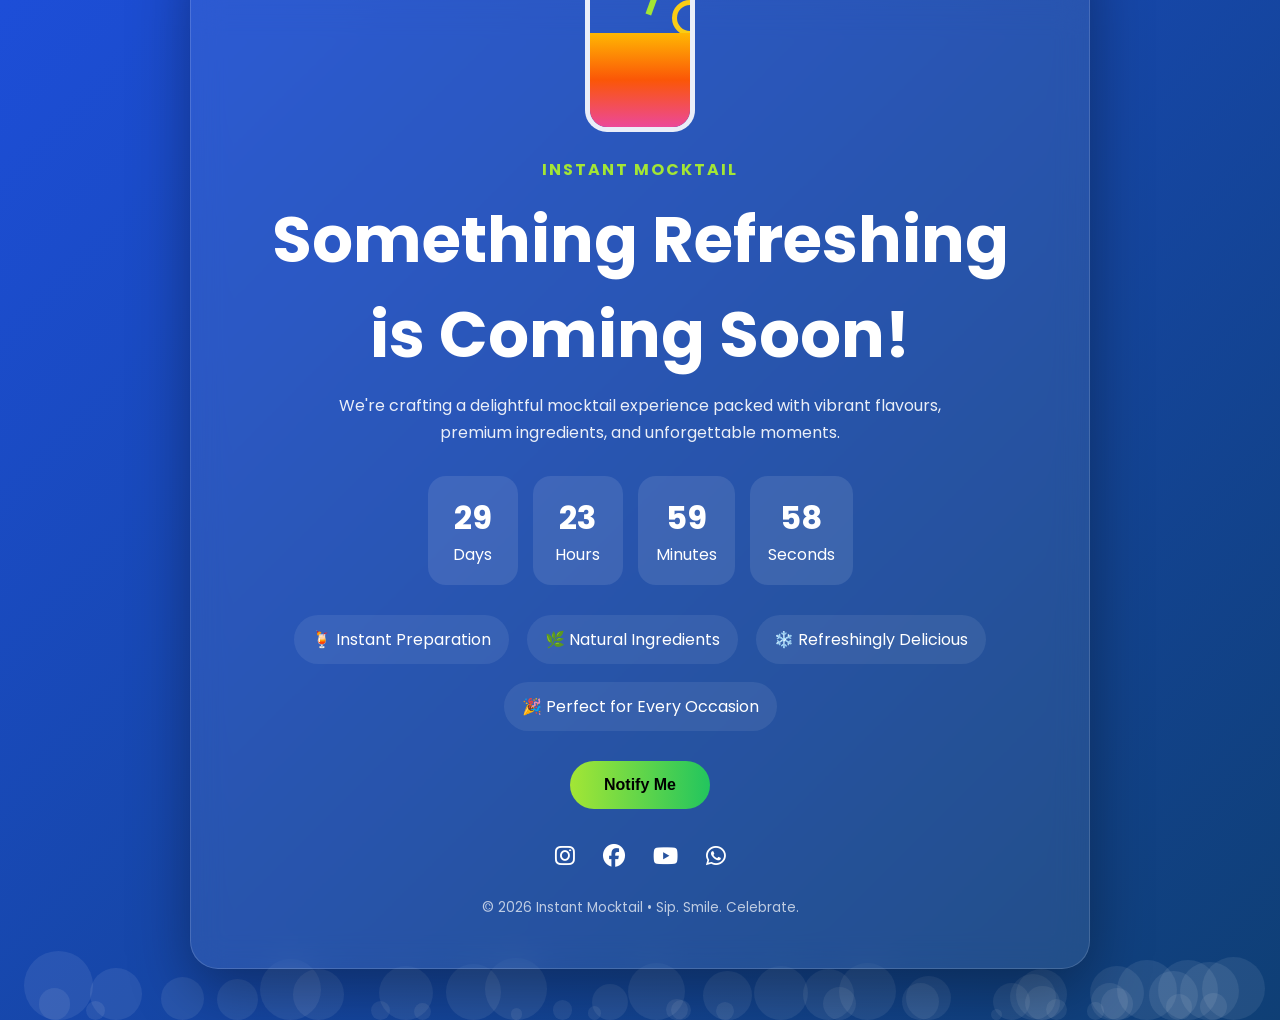
==== index.html @ 82c32dbb "Create index.html" ====
<!DOCTYPE html>
<html lang="en">
<head>
<meta charset="UTF-8">
<meta name="viewport" content="width=device-width, initial-scale=1.0">
<title>Instant Mocktail | Coming Soon</title>
<link rel="preconnect" href="https://fonts.googleapis.com">
<link rel="preconnect" href="https://fonts.gstatic.com" crossorigin>
<link href="https://fonts.googleapis.com/css2?family=Poppins:wght@300;400;600;700&display=swap" rel="stylesheet">
<link rel="stylesheet" href="https://cdnjs.cloudflare.com/ajax/libs/font-awesome/6.6.0/css/all.min.css">
<style>
*{margin:0;padding:0;box-sizing:border-box}
body{
font-family:Poppins,sans-serif;overflow:hidden;color:#fff;
background:linear-gradient(-45deg,#0f172a,#1e293b,#0b3b5b,#1d4ed8);
background-size:400% 400%;animation:bg 15s ease infinite;
height:100vh;display:flex;justify-content:center;align-items:center;
}
@keyframes bg{0%{background-position:0 50%}50%{background-position:100% 50%}100%{background-position:0 50%}}
.bubble{position:absolute;bottom:-120px;border-radius:50%;
background:rgba(255,255,255,.08);animation:rise linear infinite}
@keyframes rise{to{transform:translateY(-120vh);opacity:0}}
.card{
position:relative;z-index:5;
width:min(900px,92%);
padding:50px;border-radius:28px;
background:rgba(255,255,255,.08);
backdrop-filter:blur(16px);
border:1px solid rgba(255,255,255,.15);
box-shadow:0 20px 60px rgba(0,0,0,.35);
text-align:center;
}
.glass{width:110px;height:150px;border:5px solid rgba(255,255,255,.9);
border-top:none;border-radius:0 0 22px 22px;margin:0 auto 25px;position:relative;overflow:hidden}
.liquid{position:absolute;bottom:0;width:100%;height:65%;
background:linear-gradient(180deg,#ffb703,#fb5607,#ec4899);
animation:wave 3s ease-in-out infinite}
@keyframes wave{50%{height:72%}}
.straw{position:absolute;width:6px;height:80px;background:#a3e635;right:25px;top:-45px;transform:rotate(20deg)}
.slice{position:absolute;width:36px;height:36px;border:5px solid #facc15;border-radius:50%;right:-18px;top:18px}
h1{font-size:clamp(2rem,5vw,4rem);margin:10px 0}
.brand{color:#a3e635;font-weight:700;letter-spacing:2px}
p{opacity:.9;max-width:650px;margin:0 auto 25px;line-height:1.7}
.timer{display:flex;justify-content:center;gap:15px;flex-wrap:wrap;margin:30px 0}
.box{background:rgba(255,255,255,.1);padding:18px;border-radius:18px;min-width:90px}
.box span{display:block;font-size:2rem;font-weight:700}
.features{display:flex;justify-content:center;gap:18px;flex-wrap:wrap;margin:30px 0}
.features div{background:rgba(255,255,255,.08);padding:12px 18px;border-radius:30px}
button{
background:linear-gradient(90deg,#a3e635,#22c55e);
border:none;padding:15px 34px;border-radius:40px;
font-size:1rem;font-weight:700;cursor:pointer;
transition:.3s}
button:hover{transform:translateY(-3px) scale(1.03)}
.social{margin-top:30px}
.social a{color:#fff;font-size:1.4rem;margin:0 12px;text-decoration:none}
footer{margin-top:25px;font-size:.85rem;opacity:.7}
@media(max-width:700px){.card{padding:28px}.box{min-width:70px}}
</style>
</head>
<body>

<div class="card">
<div class="glass">
<div class="straw"></div>
<div class="slice"></div>
<div class="liquid"></div>
</div>

<div class="brand">INSTANT MOCKTAIL</div>
<h1>Something Refreshing is Coming Soon!</h1>
<p>We're crafting a delightful mocktail experience packed with vibrant flavours, premium ingredients, and unforgettable moments.</p>

<div class="timer">
<div class="box"><span id="d">00</span>Days</div>
<div class="box"><span id="h">00</span>Hours</div>
<div class="box"><span id="m">00</span>Minutes</div>
<div class="box"><span id="s">00</span>Seconds</div>
</div>

<div class="features">
<div>🍹 Instant Preparation</div>
<div>🌿 Natural Ingredients</div>
<div>❄️ Refreshingly Delicious</div>
<div>🎉 Perfect for Every Occasion</div>
</div>

<button onclick="alert('Thank you! We will notify you soon.')">Notify Me</button>

<div class="social">
<a href="#"><i class="fab fa-instagram"></i></a>
<a href="#"><i class="fab fa-facebook"></i></a>
<a href="#"><i class="fab fa-youtube"></i></a>
<a href="#"><i class="fab fa-whatsapp"></i></a>
</div>

<footer>© 2026 Instant Mocktail • Sip. Smile. Celebrate.</footer>
</div>

<script>
for(let i=0;i<45;i++){
 let b=document.createElement('div');
 b.className='bubble';
 let s=Math.random()*60+10;
 b.style.width=s+'px';
 b.style.height=s+'px';
 b.style.left=Math.random()*100+'vw';
 b.style.animationDuration=(8+Math.random()*10)+'s';
 b.style.animationDelay=(-Math.random()*10)+'s';
 document.body.appendChild(b);
}
const target=new Date();
target.setDate(target.getDate()+30);
function tick(){
 let now=new Date(),diff=target-now;
 if(diff<0) diff=0;
 let d=Math.floor(diff/86400000);
 let h=Math.floor(diff/3600000)%24;
 let m=Math.floor(diff/60000)%60;
 let s=Math.floor(diff/1000)%60;
 document.getElementById('d').textContent=String(d).padStart(2,'0');
 document.getElementById('h').textContent=String(h).padStart(2,'0');
 document.getElementById('m').textContent=String(m).padStart(2,'0');
 document.getElementById('s').textContent=String(s).padStart(2,'0');
}
tick();setInterval(tick,1000);
</script>
</body>
</html>
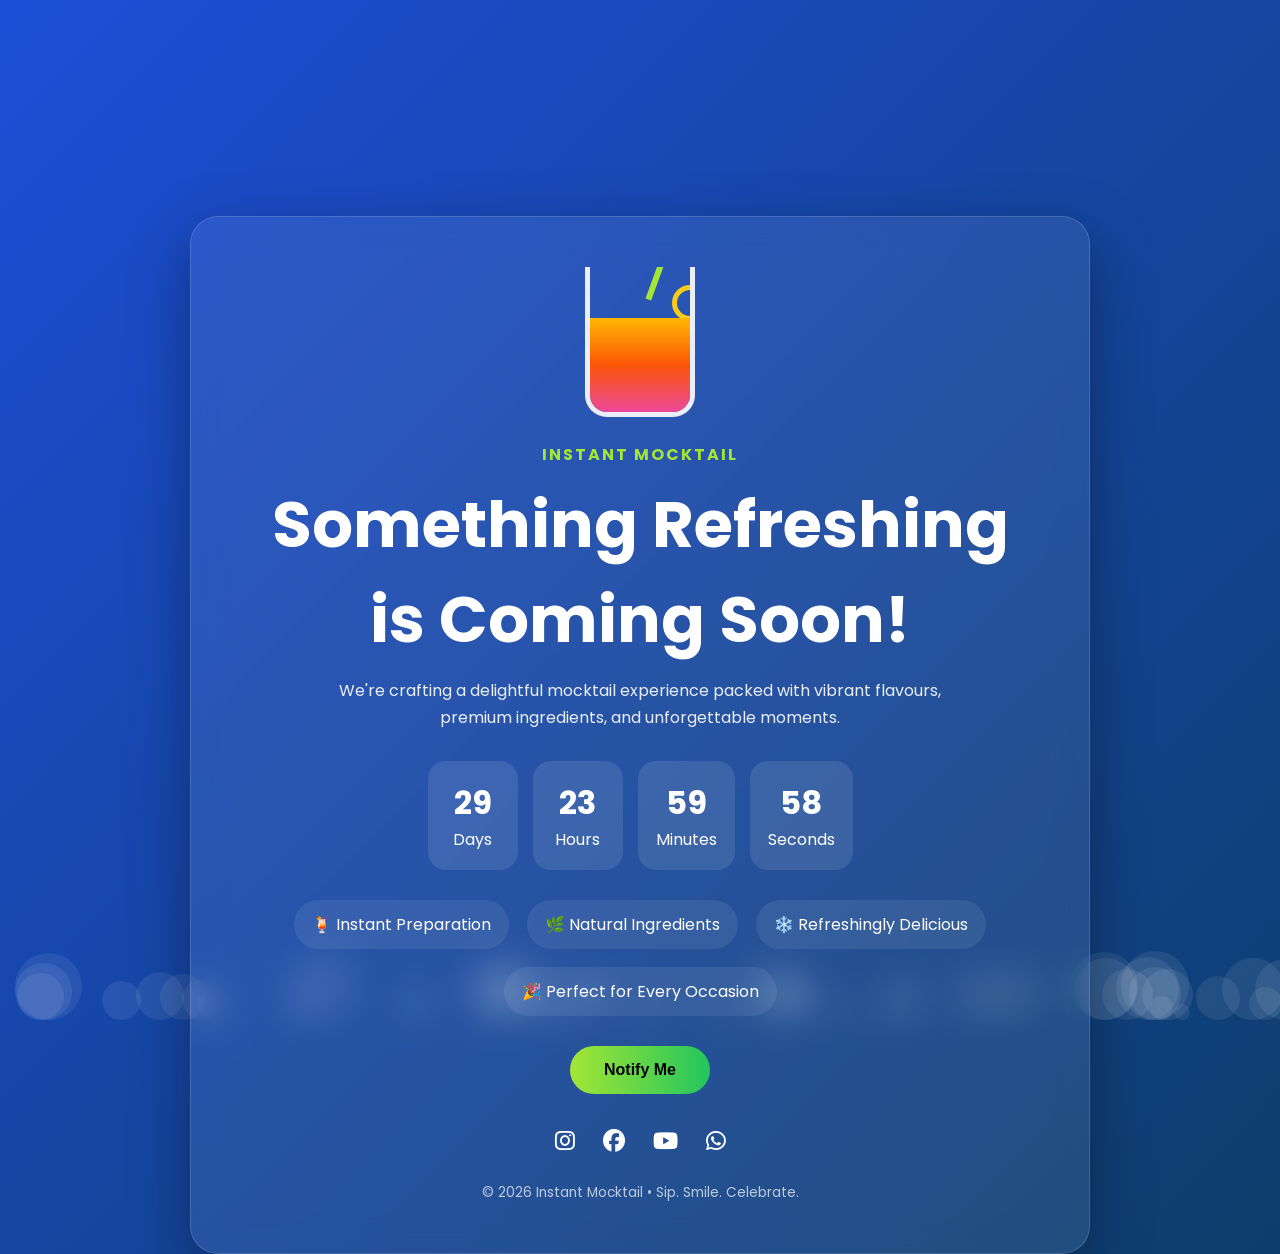
==== commit 7a04b624: "mobile responsive" ====
--- a/index.html
+++ b/index.html
@@ -11,7 +11,7 @@
 <style>
 *{margin:0;padding:0;box-sizing:border-box}
 body{
-font-family:Poppins,sans-serif;overflow:hidden;color:#fff;
+font-family:Poppins,sans-serif;overflow-x:hidden;overflow-y:scroll;color:#fff;
 background:linear-gradient(-45deg,#0f172a,#1e293b,#0b3b5b,#1d4ed8);
 background-size:400% 400%;animation:bg 15s ease infinite;
 height:100vh;display:flex;justify-content:center;align-items:center;
@@ -28,7 +28,7 @@
 backdrop-filter:blur(16px);
 border:1px solid rgba(255,255,255,.15);
 box-shadow:0 20px 60px rgba(0,0,0,.35);
-text-align:center;
+text-align:center;margin-top: 618px;margin-bottom: 48px;
 }
 .glass{width:110px;height:150px;border:5px solid rgba(255,255,255,.9);
 border-top:none;border-radius:0 0 22px 22px;margin:0 auto 25px;position:relative;overflow:hidden}
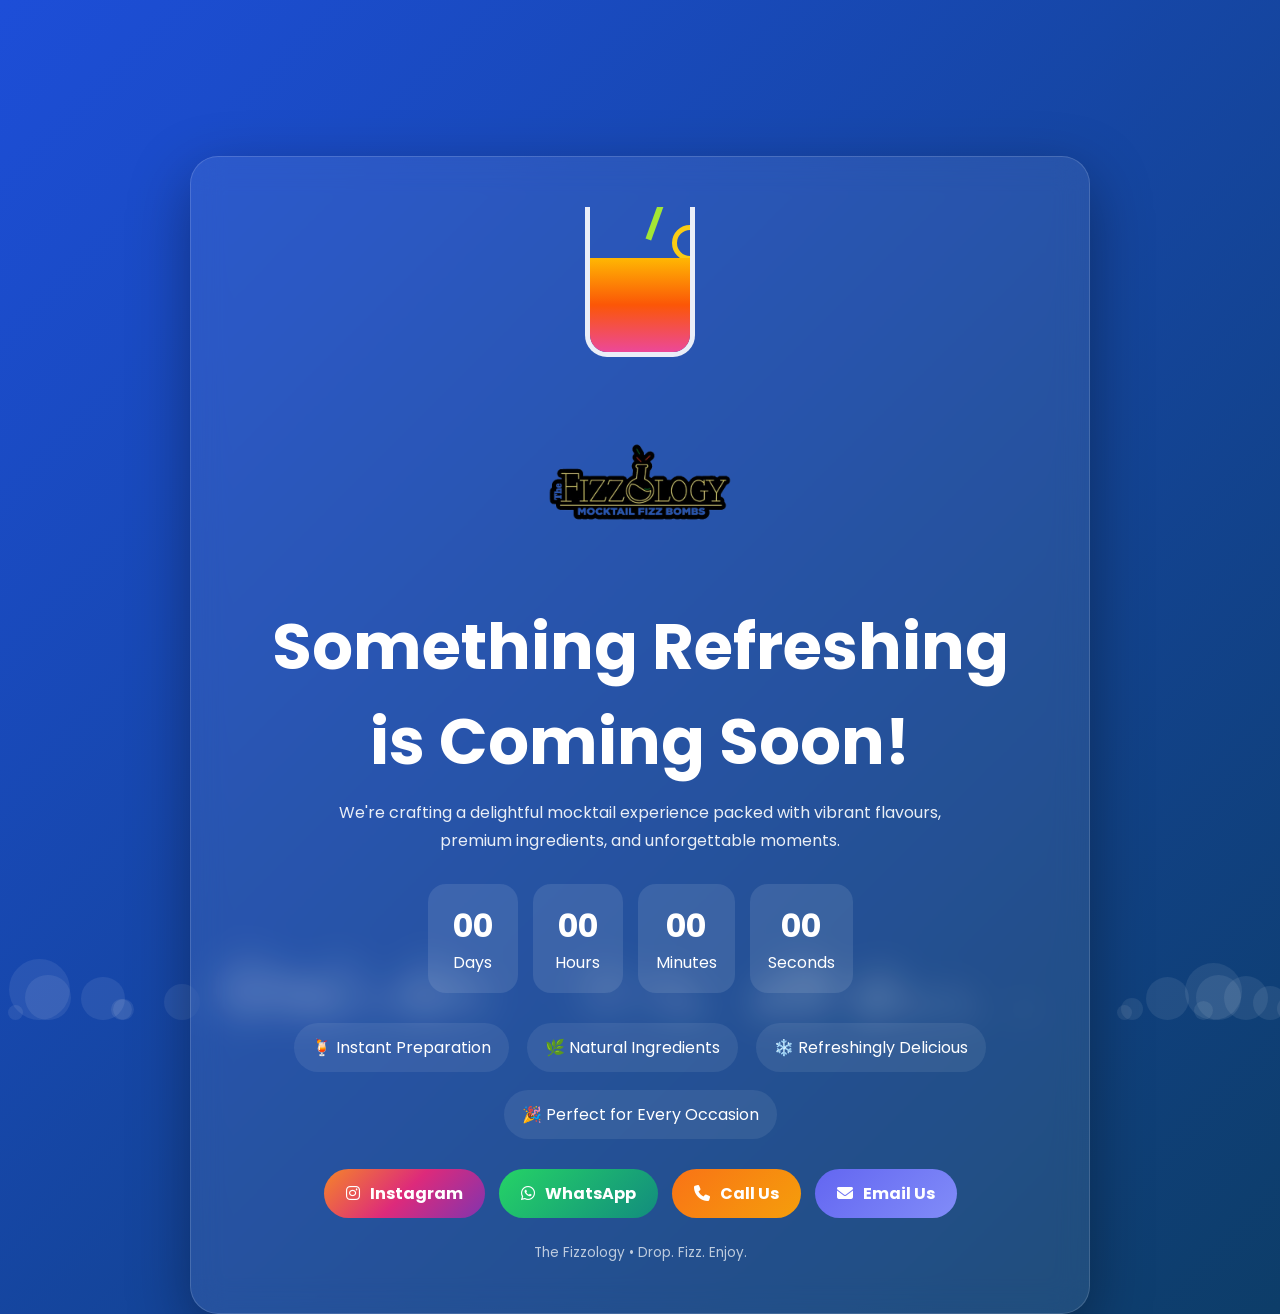
==== commit 2a4637b9: "Brand updated Brand updated" ====
--- a/index.html
+++ b/index.html
@@ -3,7 +3,7 @@
 <head>
 <meta charset="UTF-8">
 <meta name="viewport" content="width=device-width, initial-scale=1.0">
-<title>Instant Mocktail | Coming Soon</title>
+<title>The Fizzology | Coming Soon</title>
 <link rel="preconnect" href="https://fonts.googleapis.com">
 <link rel="preconnect" href="https://fonts.gstatic.com" crossorigin>
 <link href="https://fonts.googleapis.com/css2?family=Poppins:wght@300;400;600;700&display=swap" rel="stylesheet">
@@ -54,6 +54,13 @@
 button:hover{transform:translateY(-3px) scale(1.03)}
 .social{margin-top:30px}
 .social a{color:#fff;font-size:1.4rem;margin:0 12px;text-decoration:none}
+.social-buttons{margin-top:30px;display:flex;justify-content:center;flex-wrap:wrap;gap:14px}
+.social-btn{display:inline-flex;align-items:center;gap:10px;padding:12px 22px;border-radius:999px;border:1px solid rgba(255,255,255,.15);background:rgba(255,255,255,.05);color:#fff;text-decoration:none;font-weight:700;transition:.3s}
+.social-btn:hover{transform:translateY(-2px);background:rgba(255,255,255,.15)}
+.social-btn.instagram{background:linear-gradient(135deg,#f58529,#dd2a7b,#8134af);border:none}
+.social-btn.whatsapp{background:linear-gradient(135deg,#25d366,#128c7e);border:none}
+.social-btn.email{background:linear-gradient(135deg,#6366f1,#818cf8);border:none}
+.social-btn.call{background:linear-gradient(135deg,#f97316,#f59e0b);border:none}
 footer{margin-top:25px;font-size:.85rem;opacity:.7}
 @media(max-width:700px){.card{padding:28px}.box{min-width:70px}}
 </style>
@@ -67,7 +74,9 @@
 <div class="liquid"></div>
 </div>
 
-<div class="brand">INSTANT MOCKTAIL</div>
+<div class="brand">
+    <img src="./logo-transparent.png" alt="Fizzology Logo" style="width: 200px; height: auto;">
+</div>
 <h1>Something Refreshing is Coming Soon!</h1>
 <p>We're crafting a delightful mocktail experience packed with vibrant flavours, premium ingredients, and unforgettable moments.</p>
 
@@ -85,16 +94,22 @@
 <div>🎉 Perfect for Every Occasion</div>
 </div>
 
-<button onclick="alert('Thank you! We will notify you soon.')">Notify Me</button>
-
-<div class="social">
-<a href="#"><i class="fab fa-instagram"></i></a>
-<a href="#"><i class="fab fa-facebook"></i></a>
-<a href="#"><i class="fab fa-youtube"></i></a>
-<a href="#"><i class="fab fa-whatsapp"></i></a>
+<div class="social-buttons">
+  <a href="https://www.instagram.com/thefizzology" target="_blank" rel="noopener noreferrer" class="social-btn instagram">
+    <i class="fab fa-instagram"></i> Instagram
+  </a>
+  <a href="https://wa.me/917904508624?text=Hey%20fizzology%21%20I%20am%20crazy%20about%20you%21" target="_blank" rel="noopener noreferrer" class="social-btn whatsapp">
+    <i class="fab fa-whatsapp"></i> WhatsApp
+  </a>
+  <a href="tel:+917904508624" class="social-btn call">
+    <i class="fas fa-phone"></i> Call Us
+  </a>
+  <a href="mailto:support@thefizzology.com" class="social-btn email">
+    <i class="fas fa-envelope"></i> Email Us
+  </a>
 </div>
 
-<footer>© 2026 Instant Mocktail • Sip. Smile. Celebrate.</footer>
+<footer>The Fizzology • Drop. Fizz. Enjoy.</footer>
 </div>
 
 <script>
@@ -109,8 +124,8 @@
  b.style.animationDelay=(-Math.random()*10)+'s';
  document.body.appendChild(b);
 }
-const target=new Date();
-target.setDate(target.getDate()+30);
+const target=new Date("2026-08-15T00:00:00");
+target.setDate(target.getDate()+0);
 function tick(){
  let now=new Date(),diff=target-now;
  if(diff<0) diff=0;
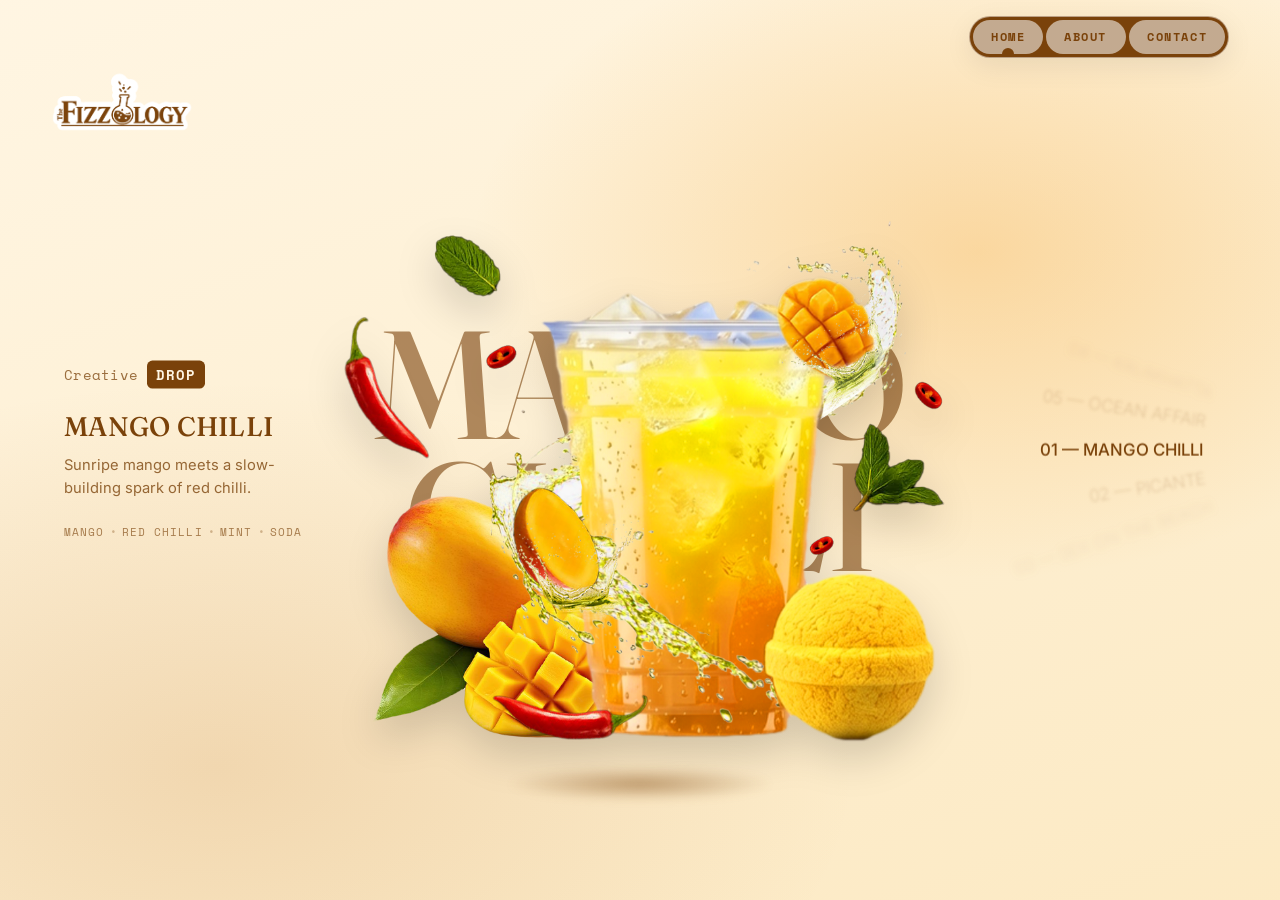
==== commit df2f63ac: "Base First Deployment Base First Deployment" ====
--- a/index.html
+++ b/index.html
@@ -1,144 +1,20 @@
-<!DOCTYPE html>
+<!doctype html>
 <html lang="en">
-<head>
-<meta charset="UTF-8">
-<meta name="viewport" content="width=device-width, initial-scale=1.0">
-<title>The Fizzology | Coming Soon</title>
-<link rel="preconnect" href="https://fonts.googleapis.com">
-<link rel="preconnect" href="https://fonts.gstatic.com" crossorigin>
-<link href="https://fonts.googleapis.com/css2?family=Poppins:wght@300;400;600;700&display=swap" rel="stylesheet">
-<link rel="stylesheet" href="https://cdnjs.cloudflare.com/ajax/libs/font-awesome/6.6.0/css/all.min.css">
-<style>
-*{margin:0;padding:0;box-sizing:border-box}
-body{
-font-family:Poppins,sans-serif;overflow-x:hidden;overflow-y:scroll;color:#fff;
-background:linear-gradient(-45deg,#0f172a,#1e293b,#0b3b5b,#1d4ed8);
-background-size:400% 400%;animation:bg 15s ease infinite;
-height:100vh;display:flex;justify-content:center;align-items:center;
-}
-@keyframes bg{0%{background-position:0 50%}50%{background-position:100% 50%}100%{background-position:0 50%}}
-.bubble{position:absolute;bottom:-120px;border-radius:50%;
-background:rgba(255,255,255,.08);animation:rise linear infinite}
-@keyframes rise{to{transform:translateY(-120vh);opacity:0}}
-.card{
-position:relative;z-index:5;
-width:min(900px,92%);
-padding:50px;border-radius:28px;
-background:rgba(255,255,255,.08);
-backdrop-filter:blur(16px);
-border:1px solid rgba(255,255,255,.15);
-box-shadow:0 20px 60px rgba(0,0,0,.35);
-text-align:center;margin-top: 618px;margin-bottom: 48px;
-}
-.glass{width:110px;height:150px;border:5px solid rgba(255,255,255,.9);
-border-top:none;border-radius:0 0 22px 22px;margin:0 auto 25px;position:relative;overflow:hidden}
-.liquid{position:absolute;bottom:0;width:100%;height:65%;
-background:linear-gradient(180deg,#ffb703,#fb5607,#ec4899);
-animation:wave 3s ease-in-out infinite}
-@keyframes wave{50%{height:72%}}
-.straw{position:absolute;width:6px;height:80px;background:#a3e635;right:25px;top:-45px;transform:rotate(20deg)}
-.slice{position:absolute;width:36px;height:36px;border:5px solid #facc15;border-radius:50%;right:-18px;top:18px}
-h1{font-size:clamp(2rem,5vw,4rem);margin:10px 0}
-.brand{color:#a3e635;font-weight:700;letter-spacing:2px}
-p{opacity:.9;max-width:650px;margin:0 auto 25px;line-height:1.7}
-.timer{display:flex;justify-content:center;gap:15px;flex-wrap:wrap;margin:30px 0}
-.box{background:rgba(255,255,255,.1);padding:18px;border-radius:18px;min-width:90px}
-.box span{display:block;font-size:2rem;font-weight:700}
-.features{display:flex;justify-content:center;gap:18px;flex-wrap:wrap;margin:30px 0}
-.features div{background:rgba(255,255,255,.08);padding:12px 18px;border-radius:30px}
-button{
-background:linear-gradient(90deg,#a3e635,#22c55e);
-border:none;padding:15px 34px;border-radius:40px;
-font-size:1rem;font-weight:700;cursor:pointer;
-transition:.3s}
-button:hover{transform:translateY(-3px) scale(1.03)}
-.social{margin-top:30px}
-.social a{color:#fff;font-size:1.4rem;margin:0 12px;text-decoration:none}
-.social-buttons{margin-top:30px;display:flex;justify-content:center;flex-wrap:wrap;gap:14px}
-.social-btn{display:inline-flex;align-items:center;gap:10px;padding:12px 22px;border-radius:999px;border:1px solid rgba(255,255,255,.15);background:rgba(255,255,255,.05);color:#fff;text-decoration:none;font-weight:700;transition:.3s}
-.social-btn:hover{transform:translateY(-2px);background:rgba(255,255,255,.15)}
-.social-btn.instagram{background:linear-gradient(135deg,#f58529,#dd2a7b,#8134af);border:none}
-.social-btn.whatsapp{background:linear-gradient(135deg,#25d366,#128c7e);border:none}
-.social-btn.email{background:linear-gradient(135deg,#6366f1,#818cf8);border:none}
-.social-btn.call{background:linear-gradient(135deg,#f97316,#f59e0b);border:none}
-footer{margin-top:25px;font-size:.85rem;opacity:.7}
-@media(max-width:700px){.card{padding:28px}.box{min-width:70px}}
-</style>
-</head>
-<body>
-
-<div class="card">
-<div class="glass">
-<div class="straw"></div>
-<div class="slice"></div>
-<div class="liquid"></div>
-</div>
-
-<div class="brand">
-    <img src="./logo-transparent.png" alt="Fizzology Logo" style="width: 200px; height: auto;">
-</div>
-<h1>Something Refreshing is Coming Soon!</h1>
-<p>We're crafting a delightful mocktail experience packed with vibrant flavours, premium ingredients, and unforgettable moments.</p>
-
-<div class="timer">
-<div class="box"><span id="d">00</span>Days</div>
-<div class="box"><span id="h">00</span>Hours</div>
-<div class="box"><span id="m">00</span>Minutes</div>
-<div class="box"><span id="s">00</span>Seconds</div>
-</div>
-
-<div class="features">
-<div>🍹 Instant Preparation</div>
-<div>🌿 Natural Ingredients</div>
-<div>❄️ Refreshingly Delicious</div>
-<div>🎉 Perfect for Every Occasion</div>
-</div>
-
-<div class="social-buttons">
-  <a href="https://www.instagram.com/thefizzology" target="_blank" rel="noopener noreferrer" class="social-btn instagram">
-    <i class="fab fa-instagram"></i> Instagram
-  </a>
-  <a href="https://wa.me/917904508624?text=Hey%20fizzology%21%20I%20am%20crazy%20about%20you%21" target="_blank" rel="noopener noreferrer" class="social-btn whatsapp">
-    <i class="fab fa-whatsapp"></i> WhatsApp
-  </a>
-  <a href="tel:+917904508624" class="social-btn call">
-    <i class="fas fa-phone"></i> Call Us
-  </a>
-  <a href="mailto:support@thefizzology.com" class="social-btn email">
-    <i class="fas fa-envelope"></i> Email Us
-  </a>
-</div>
-
-<footer>The Fizzology • Drop. Fizz. Enjoy.</footer>
-</div>
-
-<script>
-for(let i=0;i<45;i++){
- let b=document.createElement('div');
- b.className='bubble';
- let s=Math.random()*60+10;
- b.style.width=s+'px';
- b.style.height=s+'px';
- b.style.left=Math.random()*100+'vw';
- b.style.animationDuration=(8+Math.random()*10)+'s';
- b.style.animationDelay=(-Math.random()*10)+'s';
- document.body.appendChild(b);
-}
-const target=new Date("2026-08-15T00:00:00");
-target.setDate(target.getDate()+0);
-function tick(){
- let now=new Date(),diff=target-now;
- if(diff<0) diff=0;
- let d=Math.floor(diff/86400000);
- let h=Math.floor(diff/3600000)%24;
- let m=Math.floor(diff/60000)%60;
- let s=Math.floor(diff/1000)%60;
- document.getElementById('d').textContent=String(d).padStart(2,'0');
- document.getElementById('h').textContent=String(h).padStart(2,'0');
- document.getElementById('m').textContent=String(m).padStart(2,'0');
- document.getElementById('s').textContent=String(s).padStart(2,'0');
-}
-tick();setInterval(tick,1000);
-</script>
-</body>
+  <head>
+    <meta charset="UTF-8" />
+    <meta name="viewport" content="width=device-width, initial-scale=1, viewport-fit=cover" />
+    <title>FIZZLOGY — The Collection</title>
+    <meta name="description" content="FIZZLOGY — an interactive product showcase of fizzy, fruit-forward drinks." />
+    <link rel="preconnect" href="https://fonts.googleapis.com" />
+    <link rel="preconnect" href="https://fonts.gstatic.com" crossorigin />
+    <link
+      href="https://fonts.googleapis.com/css2?family=Fraunces:opsz,wght@9..144,300;9..144,400;9..144,500;9..144,600&family=Inter:wght@400;500;600&family=Space+Mono:wght@400;700&display=swap"
+      rel="stylesheet"
+    />
+    <script type="module" crossorigin src="/assets/index-CoSAU_g7.js"></script>
+    <link rel="stylesheet" crossorigin href="/assets/index-BtU6LN2a.css">
+  </head>
+  <body>
+    <div id="root"></div>
+  </body>
 </html>
--- a/assets/index-BtU6LN2a.css
+++ b/assets/index-BtU6LN2a.css
@@ -0,0 +1 @@
+.text-rotate{display:flex;flex-wrap:wrap;white-space:pre-wrap;position:relative}.text-rotate-sr-only{position:absolute;width:1px;height:1px;padding:0;margin:-1px;overflow:hidden;clip:rect(0,0,0,0);white-space:nowrap;border:0}.text-rotate-word{display:inline-flex}.text-rotate-lines{display:flex;flex-direction:column;width:100%}.text-rotate-element{display:inline-block}.text-rotate-space{white-space:pre}.option-wheel{--ow-text-color: #a6a6a6;--ow-active-color: #ffffff;--ow-font-size: 3rem;--ow-inset: 80px;position:relative;width:100%;height:100%;overflow:hidden;cursor:grab;-webkit-user-select:none;user-select:none;touch-action:none;outline:none}.option-wheel--dragging{cursor:grabbing}.option-wheel__item{position:absolute;top:50%;left:var(--ow-inset);white-space:nowrap;font-size:var(--ow-font-size);line-height:1;font-weight:200;transform-origin:left center;cursor:pointer;will-change:transform,opacity,filter;color:color-mix(in srgb,var(--ow-active-color) calc(var(--ow-p, 0) * 100%),var(--ow-text-color))}.option-wheel--right .option-wheel__item{left:auto;right:var(--ow-inset);transform-origin:right center}.option-wheel__item--selected{font-weight:500}.fz-root{position:relative;width:100vw;height:100vh;height:100dvh;overflow:hidden;background:var(--tint-soft, #fff6e4);color:var(--accent-deep, #7a420a);transition:color .6s ease}.fz-ambient{position:absolute;top:0;right:0;bottom:0;left:0;z-index:0;overflow:hidden}.fz-ambient__base{position:absolute;top:-5%;right:-5%;bottom:-5%;left:-5%;will-change:opacity}.fz-ambient__glow{position:absolute;border-radius:50%;filter:blur(80px);will-change:transform}.fz-ambient__glow--a{width:46vw;height:46vw;top:-10%;right:-6%;background:color-mix(in srgb,var(--glow) 55%,transparent);opacity:.55}.fz-ambient__glow--b{width:34vw;height:34vw;bottom:-8%;left:-4%;background:color-mix(in srgb,var(--accent) 40%,transparent);opacity:.35}.fz-ambient__vignette{position:absolute;top:0;right:0;bottom:0;left:0;background:radial-gradient(120% 100% at 50% 50%,transparent 55%,color-mix(in srgb,var(--accent-deep) 16%,transparent) 100%);pointer-events:none}.fz-ambient__grain{position:absolute;top:0;right:0;bottom:0;left:0;width:100%;height:100%;opacity:.045;mix-blend-mode:overlay;pointer-events:none}.fz-stage{position:absolute;top:0;right:0;bottom:0;left:0;z-index:1;touch-action:none}.fz-typography{position:absolute;top:50%;left:50%;transform:translate(-50%,-50%);z-index:5;pointer-events:none;width:100%;padding:0 4vw}.fz-typography__inner{display:flex;flex-direction:column;align-items:center;text-align:center;width:100%}.fz-typography__line{font-family:var(--font-display);font-weight:500;font-size:clamp(3.4rem,12vw,10.5rem);line-height:.86;letter-spacing:-.01em;color:var(--accent-deep);opacity:.6;white-space:nowrap}.fz-productstage{position:absolute;top:0;right:0;bottom:0;left:0;z-index:20;display:flex;align-items:center;justify-content:center;pointer-events:none}.fz-productstage__float{animation:fz-float 5.5s ease-in-out infinite}@keyframes fz-float{0%,to{transform:translateY(0)}50%{transform:translateY(-14px)}}.fz-productstage__anim{will-change:transform,opacity}.fz-productstage__inner{will-change:transform}.fz-productstage__img{height:min(135vh,1750px);width:auto;object-fit:contain;filter:drop-shadow(0 18px 20px rgba(0,0,0,.16))}.fz-productstage__shadow{position:absolute;bottom:11%;left:50%;width:min(24vw,260px);height:34px;transform:translate(-50%);background:radial-gradient(ellipse,color-mix(in srgb,var(--accent-deep) 45%,transparent) 0%,transparent 72%);filter:blur(4px)}.fz-info{position:absolute;top:50%;left:clamp(1.5rem,5vw,4.5rem);right:auto;bottom:auto;margin:0;transform:translateY(-50%);z-index:30;width:min(300px,40vw);max-width:min(300px,40vw);box-sizing:border-box}.fz-info__name{font-family:var(--font-display);font-weight:500;font-size:clamp(1.5rem,2.1vw,2.15rem);letter-spacing:.01em;line-height:1.08;margin-bottom:.85rem;color:var(--accent-deep);pointer-events:none}.fz-info__tagline{font-size:.92rem;line-height:1.55;opacity:.78;max-width:250px;margin-bottom:1.5rem;pointer-events:none}.fz-info__ingredients{list-style:none;display:flex;flex-wrap:wrap;gap:.35em;font-family:var(--font-mono);font-size:.68rem;letter-spacing:.1em;text-transform:uppercase;opacity:.65;pointer-events:none}.fz-info__dot{margin-left:.5em;opacity:.5}.fz-rotating{display:flex;align-items:center;gap:.55em;margin-bottom:1.4rem;font-family:var(--font-mono);pointer-events:none;min-width:0;max-width:100%}.fz-rotating__static{font-size:.85rem;letter-spacing:.02em;color:var(--accent-deep);opacity:.75}.fz-rotating__pill{display:inline-flex;align-items:center;justify-content:center;padding:.3em .65em;border-radius:.4em;background:var(--accent-deep);color:var(--tint-soft);font-size:.85rem;font-weight:600;letter-spacing:.08em;overflow:hidden;transition:background .6s ease,color .6s ease}.fz-wheelwrap{position:absolute;right:clamp(.4rem,2.6vw,2.2rem);top:50%;transform:translateY(-50%);z-index:30;width:clamp(230px,27vw,320px);height:clamp(240px,44vh,360px)}@media (max-width: 860px){.fz-typography__line{font-size:clamp(2.6rem,15vw,4.6rem)}.fz-productstage__img{height:min(92vh,950px)}.fz-wheelwrap{width:clamp(160px,42vw,210px);height:clamp(220px,40vh,300px)}.fz-info{left:50%;right:auto;top:auto;bottom:clamp(2rem,6vh,3rem);transform:translate(-50%);text-align:center;max-width:88vw}.fz-rotating,.fz-info__ingredients{justify-content:center}.fz-info__tagline{max-width:88vw;margin-left:auto;margin-right:auto}}@media (max-width: 420px){.fz-info__tagline{display:none}}.fz-logo-wrap{position:relative;display:inline-block;width:clamp(230px,23vw,320px);height:clamp(100px,10vw,140px);flex-shrink:0}.fz-logo-white,.fz-logo-ink{position:absolute;top:0;right:0;bottom:0;left:0;-webkit-mask-size:contain;mask-size:contain;-webkit-mask-repeat:no-repeat;mask-repeat:no-repeat;-webkit-mask-position:left center;mask-position:left center}.fz-logo-white{background-color:#fff;-webkit-mask-image:var(--fz-logo-white-src);mask-image:var(--fz-logo-white-src);filter:drop-shadow(0 2px 10px rgba(0,0,0,.12))}.fz-logo-ink{background-color:var(--accent-deep);-webkit-mask-image:var(--fz-logo-ink-src);mask-image:var(--fz-logo-ink-src);transition:background-color .6s ease}.pill-nav-container{position:fixed;top:0;right:0;z-index:9999}@media (max-width: 768px){.pill-nav-container{width:100%;top:8px;left:0;right:auto}}.pill-nav{--nav-h: 42px;--logo: 36px;--pill-pad-x: 18px;--pill-gap: 3px;width:max-content;display:flex;align-items:center;box-sizing:border-box}@media (max-width: 768px){.pill-nav{width:100%;justify-content:space-between;padding:0 1rem;background:transparent}}.pill-nav-items{position:relative;display:flex;align-items:center;height:var(--nav-h);background:var(--base, #000);border-radius:9999px}.pill-logo{width:var(--nav-h);height:var(--nav-h);border-radius:50%;background:var(--base, #000);padding:8px;display:inline-flex;align-items:center;justify-content:center;overflow:hidden}.pill-logo img{width:100%;height:100%;object-fit:cover;display:block}.pill-list{list-style:none;display:flex;align-items:stretch;gap:var(--pill-gap);margin:0;padding:3px;height:100%}.pill-list>li{display:flex;height:100%}.pill{display:inline-flex;align-items:center;justify-content:center;height:100%;padding:0 var(--pill-pad-x);background:var(--pill-bg, #fff);color:var(--pill-text, var(--base, #000));text-decoration:none;border-radius:9999px;box-sizing:border-box;font-weight:600;font-size:16px;line-height:0;text-transform:uppercase;letter-spacing:.2px;white-space:nowrap;cursor:pointer;position:relative;overflow:hidden}.pill .hover-circle{position:absolute;left:50%;bottom:0;border-radius:50%;background:var(--base, #000);z-index:1;display:block;pointer-events:none;will-change:transform}.pill .label-stack{position:relative;display:inline-block;line-height:1;z-index:2}.pill .pill-label{position:relative;z-index:2;display:inline-block;line-height:1;will-change:transform}.pill .pill-label-hover{position:absolute;left:0;top:0;color:var(--hover-text, #fff);z-index:3;display:inline-block;will-change:transform,opacity}.pill.is-active:after{content:"";position:absolute;bottom:-6px;left:50%;transform:translate(-50%);width:12px;height:12px;background:var(--base, #000);border-radius:50px;z-index:4}.desktop-only{display:block}.mobile-only{display:none}@media (max-width: 768px){.desktop-only{display:none}.mobile-only{display:block}}.mobile-menu-button{width:var(--nav-h);height:var(--nav-h);border-radius:50%;background:var(--base, #000);border:none;display:none;flex-direction:column;align-items:center;justify-content:center;gap:4px;cursor:pointer;padding:0;position:relative}@media (max-width: 768px){.mobile-menu-button{display:flex}}.hamburger-line{width:16px;height:2px;background:var(--pill-bg, #fff);border-radius:1px;transition:all .01s ease;transform-origin:center}.mobile-menu-popover{position:absolute;top:3em;left:1rem;right:1rem;background:var(--base, #f0f0f0);border-radius:27px;box-shadow:0 8px 32px #0000001f;z-index:998;opacity:0;transform-origin:top center;visibility:hidden}.mobile-menu-list{list-style:none;margin:0;padding:3px;display:flex;flex-direction:column;gap:3px}.mobile-menu-popover .mobile-menu-link{display:block;padding:12px 16px;color:var(--pill-text, #fff);background-color:var(--pill-bg, #fff);text-decoration:none;font-size:16px;font-weight:500;border-radius:50px;transition:all .2s ease}.mobile-menu-popover .mobile-menu-link:hover{cursor:pointer;background-color:var(--base);color:var(--hover-text, #fff)}@media (max-width: 768px){.mobile-menu-popover{top:3.2em;left:auto;right:1rem;width:max-content;min-width:160px;max-width:200px;border-radius:20px}.mobile-menu-list{padding:4px;gap:4px}.mobile-menu-popover .mobile-menu-link{padding:10px 18px;font-size:14px;text-align:center}}@media (max-width: 768px){.pill-nav-container{width:auto}.pill-nav{--nav-h: 36px;--pill-pad-x: 12px;--pill-gap: 2px;width:max-content;justify-content:center;padding:0;background:transparent}.desktop-only{display:flex!important}.mobile-only{display:none!important}.pill{font-size:12px}.pill-logo{width:var(--nav-h);height:var(--nav-h)}}.fz-header{position:fixed;top:0;left:0;right:0;z-index:100;display:flex;align-items:center;padding:clamp(1.4rem,3vw,2.4rem) clamp(1.6rem,4vw,3.2rem);pointer-events:none}.fz-header>*{pointer-events:auto}.fz-pillnav-slot{position:fixed;top:clamp(.6rem,1.4vw,1rem);right:clamp(1.6rem,4vw,3.2rem);left:auto;transform:none;z-index:100}.fz-pillnav-slot .pill-nav-container{position:static;top:auto}.fz-pillnav-slot .pill-logo{display:none}.fz-pillnav-slot .pill-nav-items{backdrop-filter:blur(14px);-webkit-backdrop-filter:blur(14px);border:1px solid rgba(255,255,255,.5);box-shadow:0 8px 28px #00000014}.fz-pillnav-slot .pill{font-family:var(--font-mono);font-size:.72rem;letter-spacing:.14em}@media (max-width: 768px){.fz-pillnav-slot .pill-nav{width:auto;justify-content:flex-end}.fz-pillnav-slot .mobile-menu-button{background:var(--accent-deep)}.fz-pillnav-slot .mobile-menu-popover{position:fixed;top:3.6em;left:1rem;right:1rem}.fz-pillnav-slot .mobile-menu-popover .mobile-menu-link{font-family:var(--font-mono);letter-spacing:.1em;text-align:center}}@media (max-width: 768px){.fz-header{flex-direction:column;align-items:center;gap:.5rem;padding:clamp(1rem,4vw,1.6rem) 1rem 0}.fz-pillnav-slot{position:static;top:auto;right:auto;left:auto}.fz-pillnav-slot .pill-nav{justify-content:center}}.fz-about{position:fixed;top:0;right:0;bottom:0;left:0;overflow-y:auto;background:linear-gradient(160deg,var(--tint-soft) 0%,var(--tint) 100%);color:var(--accent-deep);-webkit-overflow-scrolling:touch}.fz-about__inner{max-width:860px;margin:0 auto;padding:calc(var(--fz-header-h, 9rem) + 1.5rem) clamp(1.6rem,5vw,2.5rem) 6rem}.fz-about__hero{margin-bottom:clamp(3.5rem,8vh,5rem)}.fz-about__eyebrow{display:inline-block;font-family:var(--font-mono);font-size:.72rem;letter-spacing:.22em;text-transform:uppercase;opacity:.6;margin-bottom:1rem}.fz-about__title{font-family:var(--font-display);font-weight:500;font-size:clamp(2.4rem,6vw,4.2rem);line-height:1.05;letter-spacing:-.01em;margin-bottom:1.6rem;max-width:14ch}.fz-about__lead{font-size:clamp(1.05rem,1.6vw,1.25rem);line-height:1.6;font-weight:500;max-width:56ch;margin-bottom:1.1rem}.fz-about__hero p{font-size:1rem;line-height:1.7;opacity:.82;max-width:58ch;margin-bottom:1.1rem}.fz-about__since{display:inline-block;margin-top:.75rem;font-family:var(--font-mono);font-size:.7rem;letter-spacing:.14em;padding:.4em .85em;border-radius:999px;border:1px solid color-mix(in srgb,var(--accent-deep) 30%,transparent);opacity:.75}.fz-about__section{margin-bottom:clamp(3.5rem,8vh,5rem)}.fz-about__heading{font-family:var(--font-display);font-weight:500;font-size:clamp(1.5rem,2.6vw,2.1rem);letter-spacing:-.01em;margin-bottom:2rem}.fz-about__grid{display:grid;grid-template-columns:repeat(2,1fr);gap:1.75rem 2rem}.fz-about__grid--values{grid-template-columns:repeat(3,1fr)}.fz-feature{padding-top:1rem;border-top:1px solid color-mix(in srgb,var(--accent-deep) 18%,transparent)}.fz-feature__num{display:block;font-family:var(--font-mono);font-size:.75rem;letter-spacing:.1em;opacity:.5;margin-bottom:.6rem}.fz-feature__title{font-family:var(--font-display);font-weight:500;font-size:1.15rem;margin-bottom:.5rem}.fz-feature__desc{font-size:.92rem;line-height:1.55;opacity:.78}.fz-about__pillars{display:grid;grid-template-columns:repeat(2,1fr);gap:2.5rem;margin-bottom:clamp(3.5rem,8vh,5rem)}.fz-pillar{padding:1.75rem;border-radius:18px;background:color-mix(in srgb,var(--tint-soft) 55%,white 45%);border:1px solid color-mix(in srgb,var(--accent-deep) 12%,transparent)}.fz-pillar__label{display:block;font-family:var(--font-mono);font-size:.72rem;letter-spacing:.16em;text-transform:uppercase;opacity:.55;margin-bottom:.8rem}.fz-pillar p{font-size:.98rem;line-height:1.65;opacity:.85}.fz-value__title{font-family:var(--font-display);font-weight:500;font-size:1.05rem;margin-bottom:.5rem}.fz-value__desc{font-size:.88rem;line-height:1.55;opacity:.75}@media (max-width: 720px){.fz-about__grid,.fz-about__grid--values,.fz-about__pillars{grid-template-columns:1fr}}.fz-contactpage{position:fixed;top:0;right:0;bottom:0;left:0;overflow-y:auto;background:linear-gradient(160deg,var(--tint-soft) 0%,var(--tint) 100%);color:var(--accent-deep);-webkit-overflow-scrolling:touch}.fz-contactpage__inner{max-width:1100px;margin:0 auto;padding:clamp(7rem,14vh,9rem) clamp(1.6rem,5vw,2.5rem) 6rem}.fz-contactpage__layout{display:grid;grid-template-columns:1.05fr 1fr;grid-template-areas:"video heading" "video list";column-gap:clamp(2.5rem,5vw,4.5rem);row-gap:2rem;align-items:start}.fz-contactpage__heading{grid-area:heading}.fz-contactpage__video{grid-area:video;align-self:center}.fz-contactpage__list{grid-area:list}.fz-contactpage__eyebrow{display:inline-block;font-family:var(--font-mono);font-size:.72rem;letter-spacing:.22em;text-transform:uppercase;opacity:.6;margin-bottom:1rem}.fz-contactpage__title{font-family:var(--font-display);font-weight:500;font-size:clamp(2.2rem,5vw,3.4rem);line-height:1.05;letter-spacing:-.01em;margin-bottom:1rem}.fz-contactpage__lead{font-size:clamp(1rem,1.4vw,1.1rem);line-height:1.6;opacity:.8;max-width:42ch}.fz-contactpage__video video{display:block;width:100%;height:auto;border-radius:22px;box-shadow:0 24px 60px #0000002e}.fz-contactpage__list{display:flex;flex-direction:column;gap:.85rem;margin-top:.5rem}.fz-contactcard{display:flex;align-items:center;gap:1rem;padding:1.1rem 1.2rem;border-radius:18px;background:color-mix(in srgb,var(--tint-soft) 55%,white 45%);border:1px solid color-mix(in srgb,var(--accent-deep) 12%,transparent);color:var(--accent-deep);transition:background .2s ease,transform .2s ease,border-color .2s ease}.fz-contactcard:hover{background:color-mix(in srgb,var(--accent-deep) 8%,transparent);border-color:color-mix(in srgb,var(--accent-deep) 24%,transparent);transform:translateY(-1px)}.fz-contactcard__icon{flex-shrink:0;width:44px;height:44px;border-radius:50%;display:flex;align-items:center;justify-content:center;background:color-mix(in srgb,var(--accent-deep) 10%,transparent);color:var(--accent-deep)}.fz-contactcard__text{display:flex;flex-direction:column;gap:.15rem}.fz-contactcard__label{font-family:var(--font-mono);font-size:.68rem;letter-spacing:.12em;text-transform:uppercase;opacity:.55}.fz-contactcard__value{font-family:var(--font-body);font-size:1rem;font-weight:500}@media (max-width: 768px){.fz-contactpage__layout{grid-template-columns:1fr;grid-template-areas:"heading" "video" "list";row-gap:1.75rem}.fz-contactpage__video{align-self:auto}.fz-contactpage__video video{aspect-ratio:4 / 5;object-fit:cover}.fz-contactpage__title{font-size:clamp(1.9rem,8vw,2.6rem)}.fz-contactcard{padding:1rem}}.fz-view{position:fixed;top:0;right:0;bottom:0;left:0;z-index:1;opacity:0;pointer-events:none;transition:opacity .5s ease}.fz-view.is-active{opacity:1;pointer-events:auto;z-index:2}*{margin:0;padding:0;box-sizing:border-box}:root{--font-display: "Fraunces", "Iowan Old Style", Georgia, serif;--font-body: "Inter", -apple-system, BlinkMacSystemFont, sans-serif;--font-mono: "Space Mono", "SFMono-Regular", monospace;color-scheme:light;--tint: #fce9c2;--tint-soft: #fff6e4;--accent: #b4620e;--accent-deep: #7a420a;--glow: #f4a93c}html,body{height:100%;overscroll-behavior:none}body{font-family:var(--font-body);-webkit-font-smoothing:antialiased;-moz-osx-font-smoothing:grayscale;background:#111}#root{height:100%;width:100%}button{font-family:inherit;border:none;background:none;cursor:pointer;-webkit-tap-highlight-color:transparent}a{color:inherit;text-decoration:none}img{display:block;max-width:100%}::selection{background:#00000026}@media (prefers-reduced-motion: reduce){*,*:before,*:after{animation-duration:.001ms!important;transition-duration:.001ms!important}}
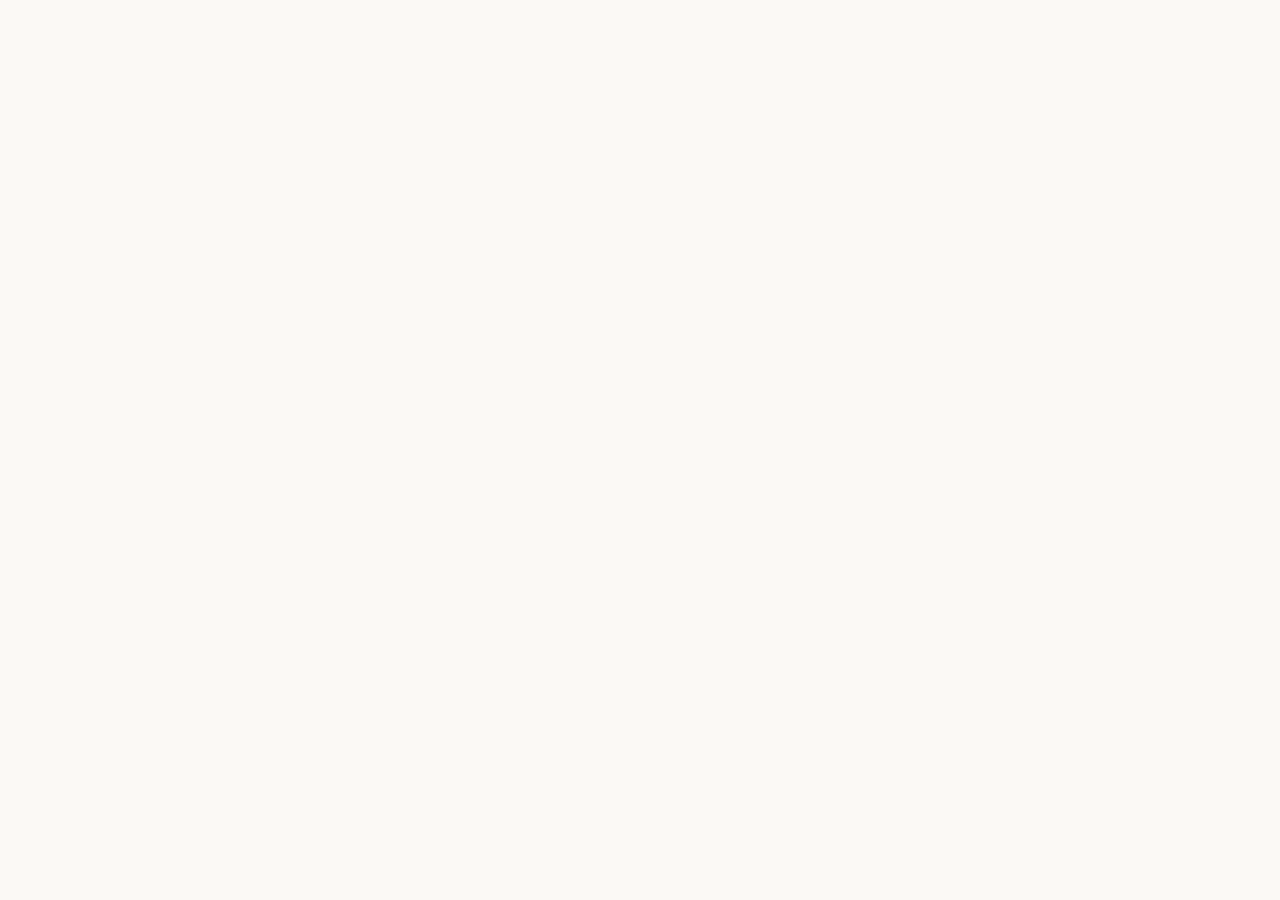
==== commit 5135d90d: "Contact bg changed Contact bg changed" ====
--- a/index.html
+++ b/index.html
@@ -2,17 +2,16 @@
 <html lang="en">
   <head>
     <meta charset="UTF-8" />
-    <meta name="viewport" content="width=device-width, initial-scale=1, viewport-fit=cover" />
-    <title>FIZZLOGY — The Collection</title>
-    <meta name="description" content="FIZZLOGY — an interactive product showcase of fizzy, fruit-forward drinks." />
-    <link rel="preconnect" href="https://fonts.googleapis.com" />
-    <link rel="preconnect" href="https://fonts.gstatic.com" crossorigin />
-    <link
-      href="https://fonts.googleapis.com/css2?family=Fraunces:opsz,wght@9..144,300;9..144,400;9..144,500;9..144,600&family=Inter:wght@400;500;600&family=Space+Mono:wght@400;700&display=swap"
-      rel="stylesheet"
-    />
-    <script type="module" crossorigin src="/assets/index-CoSAU_g7.js"></script>
-    <link rel="stylesheet" crossorigin href="/assets/index-BtU6LN2a.css">
+    <meta name="viewport" content="width=device-width, initial-scale=1.0, maximum-scale=1, viewport-fit=cover" />
+    <link rel="icon" type="image/png" href="/favicon.png" />
+    <link rel="icon" type="image/png" sizes="32x32" href="/favicon-32.png" />
+    <link rel="apple-touch-icon" href="/apple-touch-icon.png" />
+    <title>The Fizzology — Drop | Fizz | Enjoy</title>
+    <link rel="preconnect" href="https://fonts.googleapis.com">
+    <link rel="preconnect" href="https://fonts.gstatic.com" crossorigin>
+    <link href="https://fonts.googleapis.com/css2?family=Fraunces:ital,opsz,wght@0,9..144,300;0,9..144,400;0,9..144,500;0,9..144,600;0,9..144,700;1,9..144,400&family=Manrope:wght@400;500;600;700;800&display=swap" rel="stylesheet">
+    <script type="module" crossorigin src="/assets/index-D_9-dP2N.js"></script>
+    <link rel="stylesheet" crossorigin href="/assets/index-Dlg9W7Fq.css">
   </head>
   <body>
     <div id="root"></div>
--- a/assets/index-Dlg9W7Fq.css
+++ b/assets/index-Dlg9W7Fq.css
@@ -0,0 +1 @@
+.brand-logo{position:fixed;top:0;left:0;z-index:100;display:inline-flex;align-items:center;padding:var(--logo-pad-y) 1rem;text-decoration:none;transition:transform .3s ease,opacity .3s ease}.brand-logo__mark{height:var(--logo-h);width:auto;display:block;filter:none;transition:filter .3s ease,background-color .5s ease}.brand-logo__mark--masked{aspect-ratio:1254 / 1126;-webkit-mask-repeat:no-repeat;mask-repeat:no-repeat;-webkit-mask-position:center;mask-position:center;-webkit-mask-size:contain;mask-size:contain}.brand-logo--dark .brand-logo__mark:not(.brand-logo__mark--masked){filter:invert(1) brightness(1.15)}.brand-logo.is-hidden{transform:translateY(-120%);opacity:0}@media (max-width: 768px){.brand-logo{padding:var(--logo-pad-y-mobile) .85rem}.brand-logo__mark{height:var(--logo-h-mobile)}}.pill-nav-container{position:fixed;top:calc((var(--logo-h) + (var(--logo-pad-y) * 2) - var(--pill-h)) / 2);left:50%;transform:translate(-50%);z-index:99;transition:top .35s ease}@media (max-width: 768px){.pill-nav-container{top:calc((var(--logo-h-mobile) + (var(--logo-pad-y-mobile) * 2) - var(--pill-h)) / 2)}.pill-nav-container.pill-nav--sub{top:calc(var(--logo-h-mobile) + (var(--logo-pad-y-mobile) * 2) + .5rem)}}.pill-nav{--nav-h: 44px;--pill-pad-x: 20px;--pill-gap: 3px;width:max-content;display:flex;align-items:center;box-sizing:border-box}.pill-nav .pill-logo{display:none}.pill-nav-items{position:relative;display:flex;align-items:center;height:var(--nav-h);background:var(--base, #000);border-radius:9999px;box-shadow:0 6px 24px #140a1e1f}.pill-list{list-style:none;display:flex;align-items:stretch;gap:var(--pill-gap);margin:0;padding:4px;height:100%}.pill-list>li{display:flex;height:100%}.pill{display:inline-flex;align-items:center;justify-content:center;height:100%;padding:0 var(--pill-pad-x);background:var(--pill-bg, #fff);color:var(--pill-text, var(--base, #000));text-decoration:none;border-radius:9999px;box-sizing:border-box;font-family:Manrope,sans-serif;font-weight:700;font-size:13.5px;line-height:0;text-transform:uppercase;letter-spacing:.6px;white-space:nowrap;cursor:pointer;position:relative;overflow:hidden}.pill .hover-circle{position:absolute;left:50%;bottom:0;border-radius:50%;background:var(--base, #000);z-index:1;display:block;pointer-events:none;will-change:transform}.pill .label-stack{position:relative;display:inline-block;line-height:1;z-index:2}.pill .pill-label{position:relative;z-index:2;display:inline-block;line-height:1;will-change:transform}.pill .pill-label-hover{position:absolute;left:0;top:0;color:var(--hover-text, #fff);z-index:3;display:inline-block;will-change:transform,opacity}.pill.is-active:after{content:"";position:absolute;bottom:-6px;left:50%;transform:translate(-50%);width:5px;height:5px;background:var(--base, #000);border-radius:50px;z-index:4}.desktop-only{display:block}.mobile-only{display:none}@media (max-width: 768px){.desktop-only{display:none}.mobile-only{display:block}}.mobile-menu-button{width:var(--nav-h);height:var(--nav-h);border-radius:50%;background:var(--base, #000);border:none;display:none;flex-direction:column;align-items:center;justify-content:center;gap:4px;cursor:pointer;padding:0;position:relative;box-shadow:0 6px 24px #140a1e1f}@media (max-width: 768px){.mobile-menu-button{display:flex}}.hamburger-line{width:16px;height:2px;background:var(--pill-bg, #fff);border-radius:1px;transition:all .25s ease;transform-origin:center}.mobile-menu-popover{position:absolute;top:3.2em;left:50%;transform:translate(-50%);min-width:180px;background:var(--base, #f0f0f0);border-radius:24px;box-shadow:0 8px 32px #00000029;z-index:998;opacity:0;transform-origin:top center;visibility:hidden}.mobile-menu-list{list-style:none;margin:0;padding:4px;display:flex;flex-direction:column;gap:3px}.mobile-menu-popover .mobile-menu-link{display:block;padding:12px 20px;color:var(--pill-text, #fff);background-color:var(--pill-bg, #fff);text-decoration:none;font-family:Manrope,sans-serif;font-size:14px;font-weight:600;text-transform:uppercase;letter-spacing:.5px;text-align:center;border-radius:50px;transition:all .2s ease}.mobile-menu-popover .mobile-menu-link:hover{cursor:pointer;background-color:var(--base);color:var(--hover-text, #fff)}.pill-nav.force-open .pill-nav-items{display:flex!important}.pill-nav.force-open .mobile-menu-button{display:none!important}.nav-collapsed-toggle{position:fixed;top:calc((var(--logo-h) + (var(--logo-pad-y) * 2) - 40px) / 2);left:50%;transform:translate(-50%);z-index:99;width:40px;height:40px;border-radius:50%;border:none;background:#1b1220;display:flex;flex-direction:column;align-items:center;justify-content:center;gap:4px;cursor:pointer;box-shadow:0 6px 24px #140a1e29;transition:transform .2s ease}.nav-collapsed-toggle:hover{transform:translate(-50%) scale(1.06)}.nav-collapsed-toggle span{width:16px;height:2px;background:#fbf9f5;border-radius:1px}@media (max-width: 768px){.nav-collapsed-toggle{top:calc(var(--logo-h-mobile) + (var(--logo-pad-y-mobile) * 2) + .5rem)}}.text-rotate{display:flex;flex-wrap:wrap;white-space:pre-wrap;position:relative}.text-rotate-sr-only{position:absolute;width:1px;height:1px;padding:0;margin:-1px;overflow:hidden;clip:rect(0,0,0,0);white-space:nowrap;border:0}.text-rotate-word{display:inline-flex}.text-rotate-lines{display:flex;flex-direction:column;width:100%}.text-rotate-element{display:inline-block}.text-rotate-space{white-space:pre}.home{position:relative;min-height:100svh;width:100%;overflow:hidden;transition:background .6s ease}.home-slide{position:relative;min-height:100svh;width:100%;display:grid;grid-template-columns:1fr minmax(340px,620px) 1fr;align-items:center;padding:0 4vw}.home-slide__backname{grid-column:1 / -1;grid-row:1;justify-self:center;font-family:var(--font-display);font-weight:600;font-size:clamp(3.5rem,11vw,9.5rem);line-height:.92;text-align:center;text-transform:uppercase;letter-spacing:-.01em;margin:0;opacity:.55;pointer-events:none;-webkit-user-select:none;user-select:none}.home-slide__image{grid-column:2;grid-row:1;justify-self:center;width:min(56vw,560px);filter:drop-shadow(0 30px 40px rgba(0,0,0,.18));z-index:2}.home-slide__taste{grid-column:1;grid-row:1;justify-self:start;max-width:300px;z-index:3}.home-slide__eyebrow{display:block;font-family:var(--font-body);font-size:.72rem;font-weight:700;text-transform:uppercase;letter-spacing:.12em;opacity:.75;margin-bottom:.85rem}.home-slide__taste ul{list-style:none;margin:0;padding:0;display:flex;flex-direction:column;gap:.55rem;font-family:var(--font-display);font-size:1.15rem}.home-slide__taste em{font-style:italic;font-weight:400;opacity:.75;font-size:.85rem;font-family:var(--font-body)}.home-slide__profile{grid-column:3;grid-row:1;justify-self:end;text-align:right;max-width:280px;z-index:3;display:flex;flex-direction:column;align-items:flex-end}.home-slide__badge{display:inline-block;color:#fff;font-size:.62rem;font-weight:700;text-transform:uppercase;letter-spacing:.1em;padding:.3rem .7rem;border-radius:999px;margin-bottom:1rem}.home-slide__rotator{font-family:var(--font-display);font-style:italic;font-size:1.4rem;font-weight:500;margin-bottom:.9rem;min-height:1.6em}.home-slide__label{font-size:.68rem;font-weight:700;text-transform:uppercase;letter-spacing:.12em;opacity:.7}.home-slide__name{font-family:var(--font-display);font-size:1.6rem;font-weight:600;margin:.2rem 0 .5rem}.home-slide__ingredients{font-size:.72rem;font-weight:600;text-transform:uppercase;letter-spacing:.08em;opacity:.65}.home-dots{position:absolute;left:50%;bottom:2.4rem;transform:translate(-50%);display:flex;gap:.5rem;z-index:10}.home-dots__dot{width:8px;height:8px;border-radius:50%;border:none;background:#0000002e;cursor:pointer;padding:0;transition:transform .25s ease,width .25s ease,background .25s ease}.home-dots__dot.is-active{width:22px;border-radius:5px}@media (max-width: 900px){.home-slide{grid-template-columns:1fr;grid-template-rows:auto;padding:0 6vw;padding-top:8.5rem;padding-bottom:6.5rem}.home-slide__backname{grid-row:1;font-size:clamp(2.4rem,15vw,4rem);margin-bottom:-2.2rem}.home-slide__image{grid-column:1;grid-row:2;width:min(78vw,380px);margin:0 auto}.home-slide__taste{grid-column:1;grid-row:3;justify-self:start;max-width:62%;margin-top:1rem}.home-slide__taste ul{font-size:.9rem;gap:.35rem}.home-slide__profile{grid-column:1;grid-row:3;justify-self:end;text-align:right;max-width:34%;margin-top:1rem}.home-slide__rotator{font-size:1rem;margin-bottom:.5rem}.home-slide__name{font-size:1.1rem;margin:.15rem 0 .35rem}.home-slide__ingredients{font-size:.6rem}.home-dots{bottom:1.2rem}}.about{background:var(--paper);color:var(--ink)}.about-hero{padding:15rem 8vw 5rem;max-width:760px}.about-hero__eyebrow{display:block;font-size:.75rem;font-weight:700;text-transform:uppercase;letter-spacing:.14em;color:var(--ink-soft);margin-bottom:1rem}.about-hero__title{font-family:var(--font-display);font-weight:600;font-size:clamp(2.2rem,5.5vw,3.6rem);line-height:1.08;margin:0 0 1.6rem}.about-hero__lead{font-size:1.05rem;line-height:1.65;color:var(--ink-soft);margin:0 0 1.1rem;max-width:60ch}.about-hero__est{display:inline-block;margin-top:1.5rem;font-family:var(--font-display);font-style:italic;font-size:.95rem;border-top:1px solid var(--line);padding-top:1rem}.about-diff{padding:4rem 8vw 5rem;background:#f3efe6}.about-diff h2,.about-vm h2,.about-values h2{font-family:var(--font-display);font-weight:600;font-size:clamp(1.6rem,3.4vw,2.3rem);margin:0 0 2.4rem;max-width:20ch}.about-diff__grid{display:grid;grid-template-columns:repeat(3,1fr);gap:2.2rem 2rem}.about-diff__card{border-top:1px solid var(--line);padding-top:1.2rem}.about-diff__num{font-family:var(--font-display);font-style:italic;font-size:.85rem;color:var(--ink-soft)}.about-diff__card h3{font-family:var(--font-display);font-weight:600;font-size:1.1rem;margin:.5rem 0}.about-diff__card p{font-size:.92rem;line-height:1.55;color:var(--ink-soft);margin:0}.about-vm{padding:5rem 8vw;display:grid;grid-template-columns:1fr 1fr;gap:3rem}.about-vm__block p{font-size:1rem;line-height:1.65;color:var(--ink-soft);max-width:46ch}.about-values{padding:1rem 8vw 6rem}.about-values__grid{display:grid;grid-template-columns:repeat(3,1fr);gap:1.6rem}.about-values__card{background:#f3efe6;border-radius:18px;padding:1.6rem 1.5rem}.about-values__card h3{font-family:var(--font-display);font-weight:600;font-size:1.05rem;margin:0 0 .5rem}.about-values__card p{font-size:.9rem;line-height:1.55;color:var(--ink-soft);margin:0}@media (max-width: 768px){.about-hero{padding:11rem 6vw 3rem}.about-diff,.about-vm,.about-values{padding-left:6vw;padding-right:6vw}.about-diff__grid,.about-values__grid{grid-template-columns:1fr;gap:1.6rem}.about-vm{grid-template-columns:1fr;gap:2rem;padding-top:3rem;padding-bottom:3rem}}.contact{background:var(--paper);color:var(--ink)}.contact-hero{position:relative;height:62svh;min-height:420px;width:100%;overflow:hidden;display:flex;align-items:flex-end}.contact-hero__video{position:absolute;top:0;right:0;bottom:0;left:0;width:100%;height:100%;object-fit:cover}.contact-hero__scrim{position:absolute;top:0;right:0;bottom:0;left:0;background:linear-gradient(180deg,#0a060e26,#0a060ebf)}.contact-hero__copy{position:relative;z-index:2;color:#fff;padding:3rem 8vw;max-width:640px}.contact-hero__eyebrow{display:block;font-size:.75rem;font-weight:700;text-transform:uppercase;letter-spacing:.14em;opacity:.85;margin-bottom:.9rem}.contact-hero__copy h1{font-family:var(--font-display);font-weight:600;font-size:clamp(2.1rem,5vw,3.2rem);margin:0 0 .9rem;line-height:1.06}.contact-hero__copy p{font-size:1rem;line-height:1.55;opacity:.9;max-width:46ch;margin:0}.contact-body{display:grid;grid-template-columns:.85fr 1.15fr;gap:4rem;padding:5rem 8vw 6rem;align-items:stretch}.contact-details{display:flex;flex-direction:column;gap:2.2rem;justify-content:center}.contact-row{display:flex;flex-direction:column;gap:.55rem;border-bottom:1px solid var(--line);padding-bottom:1.4rem}.contact-row__label{font-size:.7rem;font-weight:700;text-transform:uppercase;letter-spacing:.12em;color:var(--ink-soft)}.contact-row__link{display:inline-flex;align-items:center;gap:.65rem;font-family:var(--font-display);font-size:1.25rem;text-decoration:none;color:var(--ink);width:fit-content;transition:opacity .2s ease}.contact-row__link:hover{opacity:.65}.contact-row__text{display:inline-flex;align-items:center;gap:.65rem;font-family:var(--font-display);font-size:1.2rem;margin:0}.contact-row__icons{display:flex;align-items:center;gap:.75rem}.contact-icon-btn{display:inline-flex;align-items:center;justify-content:center;width:42px;height:42px;border-radius:50%;background:var(--ink);color:var(--paper);transition:transform .2s ease,opacity .2s ease}.contact-icon-btn:hover{transform:translateY(-2px)}.contact-row__number{font-family:var(--font-display);font-size:1.05rem;color:var(--ink-soft);margin-left:.3rem}.contact-map{position:relative;display:flex;flex-direction:column;align-items:center;justify-content:center;gap:.9rem;border-radius:22px;overflow:hidden;min-height:340px;background:#e3e7dc;text-decoration:none;color:var(--ink);transition:transform .25s ease}.contact-map:hover{transform:translateY(-3px)}.contact-map__grid{position:absolute;top:0;right:0;bottom:0;left:0;background-image:linear-gradient(rgba(27,18,32,.08) 1px,transparent 1px),linear-gradient(90deg,rgba(27,18,32,.08) 1px,transparent 1px);background-size:34px 34px}.contact-map__pin{position:relative;z-index:2;width:56px;height:56px;border-radius:50%;background:var(--ink);color:var(--paper);display:flex;align-items:center;justify-content:center;box-shadow:0 10px 26px #140a1e38}.contact-map__cta{position:relative;z-index:2;font-size:.78rem;font-weight:700;text-transform:uppercase;letter-spacing:.1em;background:var(--paper);padding:.55rem 1.1rem;border-radius:999px}@media (max-width: 768px){.contact-hero{height:46svh;min-height:320px}.contact-hero__copy{padding:2rem 6vw}.contact-body{grid-template-columns:1fr;gap:2.6rem;padding:3.5rem 6vw 4rem}.contact-map{min-height:220px}}:root{--ink: #1B1220;--ink-soft: #4A3B52;--paper: #FBF9F5;--line: rgba(27, 18, 32, .12);--font-display: "Fraunces", serif;--font-body: "Manrope", sans-serif;--logo-h: 140px;--logo-pad-y: .85rem;--logo-h-mobile: 96px;--logo-pad-y-mobile: .7rem;--pill-h: 44px;--theme-bg: #F6F5F0;--theme-deep: #C9C2B4;--theme-ink: #3a3630;--theme-accent: #8a8272}*{box-sizing:border-box}html{scroll-behavior:smooth}body{margin:0;font-family:var(--font-body);color:var(--ink);background:var(--paper);overflow-x:hidden;-webkit-font-smoothing:antialiased}@media (prefers-reduced-motion: reduce){*,*:before,*:after{animation-duration:.001ms!important;animation-iteration-count:1!important;transition-duration:.001ms!important;scroll-behavior:auto!important}}a{color:inherit}button{font-family:inherit}img{max-width:100%;display:block}::selection{background:var(--ink);color:var(--paper)}
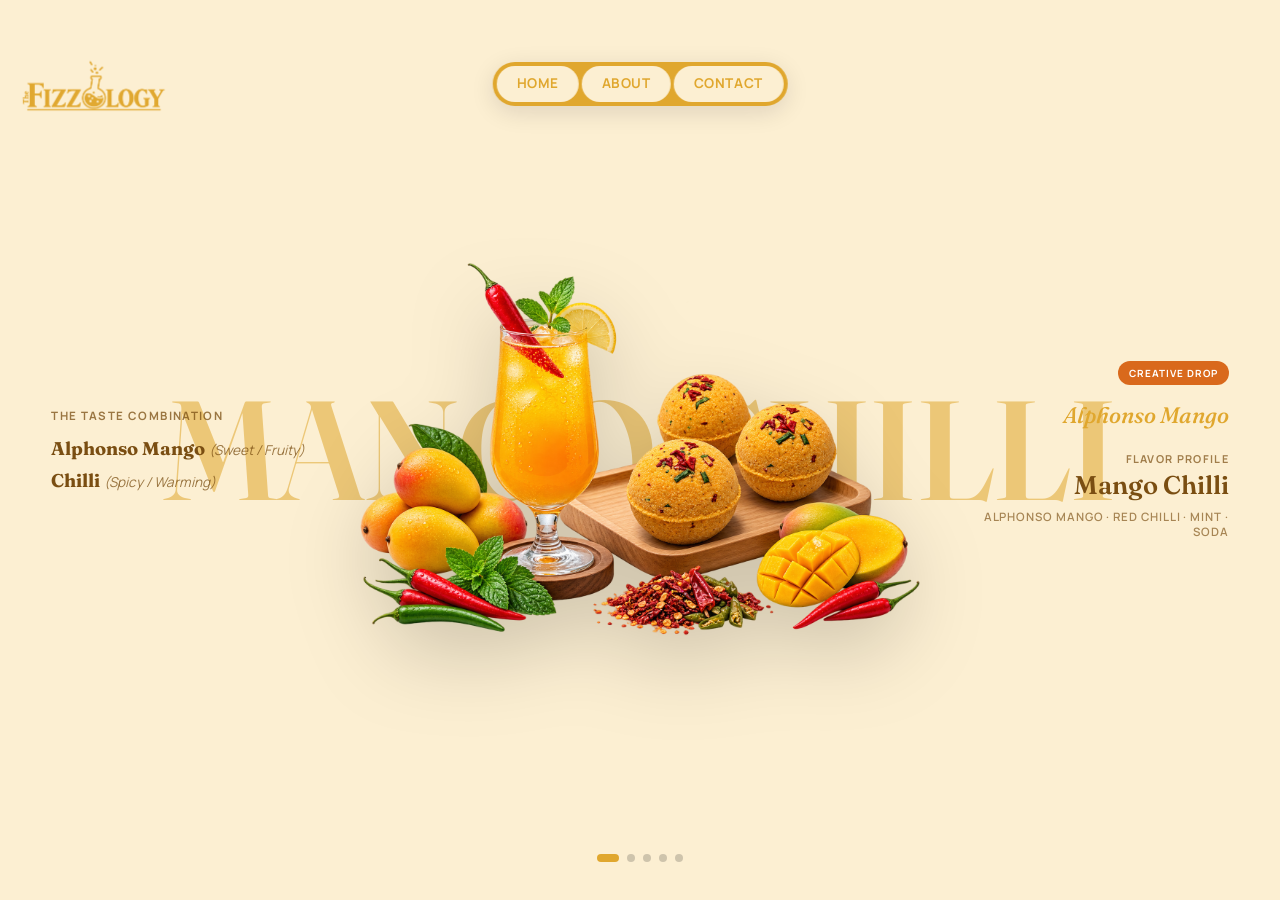
==== commit 9637745c: "Terms and conditions" ====
--- a/index.html
+++ b/index.html
@@ -2,18 +2,36 @@
 <html lang="en">
   <head>
     <meta charset="UTF-8" />
+    <script>
+      (function () {
+        var l = window.location;
+        if (l.search[1] === '/') {
+          var decoded = l.search
+            .slice(1)
+            .split('&')
+            .map(function (s) {
+              return s.replace(/~and~/g, '&');
+            })
+            .join('?');
+          window.history.replaceState(null, null, l.pathname.slice(0, -1) + decoded + l.hash);
+        }
+      })();
+    </script>
     <meta name="viewport" content="width=device-width, initial-scale=1.0, maximum-scale=1, viewport-fit=cover" />
     <link rel="icon" type="image/png" href="/favicon.png" />
     <link rel="icon" type="image/png" sizes="32x32" href="/favicon-32.png" />
     <link rel="apple-touch-icon" href="/apple-touch-icon.png" />
     <title>The Fizzology — Drop | Fizz | Enjoy</title>
-    <link rel="preconnect" href="https://fonts.googleapis.com">
-    <link rel="preconnect" href="https://fonts.gstatic.com" crossorigin>
-    <link href="https://fonts.googleapis.com/css2?family=Fraunces:ital,opsz,wght@0,9..144,300;0,9..144,400;0,9..144,500;0,9..144,600;0,9..144,700;1,9..144,400&family=Manrope:wght@400;500;600;700;800&display=swap" rel="stylesheet">
-    <script type="module" crossorigin src="/assets/index-D_9-dP2N.js"></script>
-    <link rel="stylesheet" crossorigin href="/assets/index-Dlg9W7Fq.css">
+    <link rel="preconnect" href="https://fonts.googleapis.com" />
+    <link rel="preconnect" href="https://fonts.gstatic.com" crossorigin />
+    <link
+      href="https://fonts.googleapis.com/css2?family=Fraunces:ital,opsz,wght@0,9..144,300;0,9..144,400;0,9..144,500;0,9..144,600;0,9..144,700;1,9..144,400&family=Manrope:wght@400;500;600;700;800&display=swap"
+      rel="stylesheet"
+    />
+    <script type="module" crossorigin src="/assets/index-0Dkh2zVX.js"></script>
+    <link rel="stylesheet" crossorigin href="/assets/index-CERmg9gC.css">
   </head>
   <body>
     <div id="root"></div>
   </body>
-</html>
+</html>
--- a/assets/index-CERmg9gC.css
+++ b/assets/index-CERmg9gC.css
@@ -0,0 +1 @@
+.brand-logo{position:fixed;top:0;left:0;z-index:100;display:inline-flex;align-items:center;padding:var(--logo-pad-y) 1rem;text-decoration:none;transition:transform .3s ease,opacity .3s ease}.brand-logo__mark{height:var(--logo-h);width:auto;display:block;filter:none;transition:filter .3s ease,background-color .5s ease}.brand-logo__mark--masked{aspect-ratio:1254 / 1126;-webkit-mask-repeat:no-repeat;mask-repeat:no-repeat;-webkit-mask-position:center;mask-position:center;-webkit-mask-size:contain;mask-size:contain}.brand-logo--dark .brand-logo__mark:not(.brand-logo__mark--masked){filter:invert(1) brightness(1.15)}.brand-logo.is-hidden{transform:translateY(-120%);opacity:0}@media (max-width: 768px){.brand-logo{padding:var(--logo-pad-y-mobile) .85rem}.brand-logo__mark{height:var(--logo-h-mobile)}}.pill-nav-container{position:fixed;top:calc((var(--logo-h) + (var(--logo-pad-y) * 2) - var(--pill-h)) / 2);left:50%;transform:translate(-50%);z-index:99;transition:top .35s ease}@media (max-width: 768px){.pill-nav-container{top:calc((var(--logo-h-mobile) + (var(--logo-pad-y-mobile) * 2) - var(--pill-h)) / 2)}.pill-nav-container.pill-nav--sub{top:calc(var(--logo-h-mobile) + (var(--logo-pad-y-mobile) * 2) + .5rem)}}.pill-nav{--nav-h: 44px;--pill-pad-x: 20px;--pill-gap: 3px;width:max-content;display:flex;align-items:center;box-sizing:border-box}.pill-nav .pill-logo{display:none}.pill-nav-items{position:relative;display:flex;align-items:center;height:var(--nav-h);background:var(--base, #000);border-radius:9999px;box-shadow:0 6px 24px #140a1e1f}.pill-list{list-style:none;display:flex;align-items:stretch;gap:var(--pill-gap);margin:0;padding:4px;height:100%}.pill-list>li{display:flex;height:100%}.pill{display:inline-flex;align-items:center;justify-content:center;height:100%;padding:0 var(--pill-pad-x);background:var(--pill-bg, #fff);color:var(--pill-text, var(--base, #000));text-decoration:none;border-radius:9999px;box-sizing:border-box;font-family:Manrope,sans-serif;font-weight:700;font-size:13.5px;line-height:0;text-transform:uppercase;letter-spacing:.6px;white-space:nowrap;cursor:pointer;position:relative;overflow:hidden}.pill .hover-circle{position:absolute;left:50%;bottom:0;border-radius:50%;background:var(--base, #000);z-index:1;display:block;pointer-events:none;will-change:transform}.pill .label-stack{position:relative;display:inline-block;line-height:1;z-index:2}.pill .pill-label{position:relative;z-index:2;display:inline-block;line-height:1;will-change:transform}.pill .pill-label-hover{position:absolute;left:0;top:0;color:var(--hover-text, #fff);z-index:3;display:inline-block;will-change:transform,opacity}.pill.is-active:after{content:"";position:absolute;bottom:-6px;left:50%;transform:translate(-50%);width:5px;height:5px;background:var(--base, #000);border-radius:50px;z-index:4}.desktop-only{display:block}.mobile-only{display:none}@media (max-width: 768px){.desktop-only{display:none}.mobile-only{display:block}}.mobile-menu-button{width:var(--nav-h);height:var(--nav-h);border-radius:50%;background:var(--base, #000);border:none;display:none;flex-direction:column;align-items:center;justify-content:center;gap:4px;cursor:pointer;padding:0;position:relative;box-shadow:0 6px 24px #140a1e1f}@media (max-width: 768px){.mobile-menu-button{display:flex}}.hamburger-line{width:16px;height:2px;background:var(--pill-bg, #fff);border-radius:1px;transition:all .25s ease;transform-origin:center}.mobile-menu-popover{position:absolute;top:3.2em;left:50%;transform:translate(-50%);min-width:180px;background:var(--base, #f0f0f0);border-radius:24px;box-shadow:0 8px 32px #00000029;z-index:998;opacity:0;transform-origin:top center;visibility:hidden}.mobile-menu-list{list-style:none;margin:0;padding:4px;display:flex;flex-direction:column;gap:3px}.mobile-menu-popover .mobile-menu-link{display:block;padding:12px 20px;color:var(--pill-text, #fff);background-color:var(--pill-bg, #fff);text-decoration:none;font-family:Manrope,sans-serif;font-size:14px;font-weight:600;text-transform:uppercase;letter-spacing:.5px;text-align:center;border-radius:50px;transition:all .2s ease}.mobile-menu-popover .mobile-menu-link:hover{cursor:pointer;background-color:var(--base);color:var(--hover-text, #fff)}.pill-nav.force-open .pill-nav-items{display:flex!important}.pill-nav.force-open .mobile-menu-button{display:none!important}.nav-collapsed-toggle{position:fixed;top:calc((var(--logo-h) + (var(--logo-pad-y) * 2) - 40px) / 2);left:50%;transform:translate(-50%);z-index:99;width:40px;height:40px;border-radius:50%;border:none;background:#1b1220;display:flex;flex-direction:column;align-items:center;justify-content:center;gap:4px;cursor:pointer;box-shadow:0 6px 24px #140a1e29;transition:transform .2s ease}.nav-collapsed-toggle:hover{transform:translate(-50%) scale(1.06)}.nav-collapsed-toggle span{width:16px;height:2px;background:#fbf9f5;border-radius:1px}@media (max-width: 768px){.nav-collapsed-toggle{left:auto;right:.85rem;transform:none;top:calc((var(--logo-h-mobile) + (var(--logo-pad-y-mobile) * 2) - 40px) / 2)}.nav-collapsed-toggle:hover{transform:scale(1.06)}}.text-rotate{display:flex;flex-wrap:wrap;white-space:pre-wrap;position:relative}.text-rotate-sr-only{position:absolute;width:1px;height:1px;padding:0;margin:-1px;overflow:hidden;clip:rect(0,0,0,0);white-space:nowrap;border:0}.text-rotate-word{display:inline-flex}.text-rotate-lines{display:flex;flex-direction:column;width:100%}.text-rotate-element{display:inline-block}.text-rotate-space{white-space:pre}.home{position:relative;min-height:100svh;width:100%;overflow:hidden;transition:background .6s ease}.home-slide{position:relative;min-height:100svh;width:100%;display:grid;grid-template-columns:1fr minmax(340px,620px) 1fr;align-items:center;padding:0 4vw}.home-slide__backname{grid-column:1 / -1;grid-row:1;justify-self:center;font-family:var(--font-display);font-weight:600;font-size:clamp(3.5rem,11vw,9.5rem);line-height:.92;text-align:center;text-transform:uppercase;letter-spacing:-.01em;margin:0;opacity:.55;pointer-events:none;-webkit-user-select:none;user-select:none}.home-slide__image{grid-column:2;grid-row:1;justify-self:center;width:min(56vw,560px);filter:drop-shadow(0 30px 40px rgba(0,0,0,.18));z-index:2}.home-slide__taste{grid-column:1;grid-row:1;justify-self:start;max-width:300px;z-index:3}.home-slide__eyebrow{display:block;font-family:var(--font-body);font-size:.72rem;font-weight:700;text-transform:uppercase;letter-spacing:.12em;opacity:.75;margin-bottom:.85rem}.home-slide__taste ul{list-style:none;margin:0;padding:0;display:flex;flex-direction:column;gap:.55rem;font-family:var(--font-display);font-size:1.15rem}.home-slide__taste em{font-style:italic;font-weight:400;opacity:.75;font-size:.85rem;font-family:var(--font-body)}.home-slide__profile{grid-column:3;grid-row:1;justify-self:end;text-align:right;max-width:280px;z-index:3;display:flex;flex-direction:column;align-items:flex-end}.home-slide__badge{display:inline-block;color:#fff;font-size:.62rem;font-weight:700;text-transform:uppercase;letter-spacing:.1em;padding:.3rem .7rem;border-radius:999px;margin-bottom:1rem}.home-slide__rotator{font-family:var(--font-display);font-style:italic;font-size:1.4rem;font-weight:500;margin-bottom:.9rem;min-height:1.6em}.home-slide__label{font-size:.68rem;font-weight:700;text-transform:uppercase;letter-spacing:.12em;opacity:.7}.home-slide__name{font-family:var(--font-display);font-size:1.6rem;font-weight:600;margin:.2rem 0 .5rem}.home-slide__ingredients{font-size:.72rem;font-weight:600;text-transform:uppercase;letter-spacing:.08em;opacity:.65}.home-dots{position:absolute;left:50%;bottom:2.4rem;transform:translate(-50%);display:flex;gap:.5rem;z-index:10}.home-dots__dot{width:8px;height:8px;border-radius:50%;border:none;background:#0000002e;cursor:pointer;padding:0;transition:transform .25s ease,width .25s ease,background .25s ease}.home-dots__dot.is-active{width:22px;border-radius:5px}@media (max-width: 900px){.home-slide{grid-template-columns:1fr;grid-template-rows:auto;padding:0 6vw;padding-top:8.5rem;padding-bottom:6.5rem}.home-slide__backname{grid-row:1;font-size:clamp(2.4rem,15vw,4rem);margin-bottom:-2.2rem}.home-slide__image{grid-column:1;grid-row:2;width:min(78vw,380px);margin:0 auto}.home-slide__taste{grid-column:1;grid-row:3;justify-self:start;max-width:62%;margin-top:1rem}.home-slide__taste ul{font-size:.9rem;gap:.35rem}.home-slide__profile{grid-column:1;grid-row:3;justify-self:end;text-align:right;max-width:34%;margin-top:1rem}.home-slide__rotator{font-size:1rem;margin-bottom:.5rem}.home-slide__name{font-size:1.1rem;margin:.15rem 0 .35rem}.home-slide__ingredients{font-size:.6rem}.home-dots{bottom:1.2rem}}.site-footer{background:#1b1220;color:#fbf9f5;padding:3.5rem 8vw 2.5rem}.site-footer__inner{max-width:620px;margin:0 auto;display:flex;flex-direction:column;align-items:center;text-align:center;gap:1rem}.site-footer__copyright{font-size:.72rem;font-weight:600;text-transform:uppercase;letter-spacing:.12em;opacity:.6;margin:0 0 .5rem}.site-footer__logo{height:170px;width:auto;filter:invert(1) brightness(1.15);margin-bottom:.5rem}.site-footer__tagline{font-family:var(--font-display);font-weight:600;font-size:1.5rem;margin:0}.site-footer__blurb{font-size:.92rem;line-height:1.55;opacity:.75;max-width:40ch;margin:0 0 .5rem}.site-footer__icons{display:flex;gap:.75rem;margin-bottom:.5rem}.site-footer__icon-btn{display:inline-flex;align-items:center;justify-content:center;width:42px;height:42px;border-radius:50%;background:#fbf9f51a;color:#fbf9f5;transition:background .2s ease,transform .2s ease}.site-footer__icon-btn:hover{background:#fbf9f533;transform:translateY(-2px)}.site-footer__legal{display:flex;flex-wrap:wrap;align-items:center;justify-content:center;gap:.6rem;padding-top:1rem;margin-top:.5rem;border-top:1px solid rgba(251,249,245,.15);width:100%}.site-footer__legal a{color:#fbf9f5;text-decoration:none;font-size:.78rem;font-weight:600;text-transform:uppercase;letter-spacing:.06em;opacity:.8;transition:opacity .2s ease}.site-footer__legal a:hover{opacity:1}.site-footer__legal span{opacity:.35;font-size:.78rem}@media (max-width: 768px){.site-footer{padding:3rem 6vw 2rem}.site-footer__logo{height:130px}.site-footer__tagline{font-size:1.25rem}.site-footer__legal{flex-direction:column;gap:.5rem}.site-footer__legal span{display:none}}.about{background:var(--paper);color:var(--ink)}.about-hero{padding:15rem 8vw 5rem;max-width:760px}.about-hero__eyebrow{display:block;font-size:.75rem;font-weight:700;text-transform:uppercase;letter-spacing:.14em;color:var(--ink-soft);margin-bottom:1rem}.about-hero__title{font-family:var(--font-display);font-weight:600;font-size:clamp(2.2rem,5.5vw,3.6rem);line-height:1.08;margin:0 0 1.6rem}.about-hero__lead{font-size:1.05rem;line-height:1.65;color:var(--ink-soft);margin:0 0 1.1rem;max-width:60ch}.about-hero__est{display:inline-block;margin-top:1.5rem;font-family:var(--font-display);font-style:italic;font-size:.95rem;border-top:1px solid var(--line);padding-top:1rem}.about-diff{padding:4rem 8vw 5rem;background:#f3efe6}.about-diff h2,.about-vm h2,.about-values h2{font-family:var(--font-display);font-weight:600;font-size:clamp(1.6rem,3.4vw,2.3rem);margin:0 0 2.4rem;max-width:20ch}.about-diff__grid{display:grid;grid-template-columns:repeat(3,1fr);gap:2.2rem 2rem}.about-diff__card{border-top:1px solid var(--line);padding-top:1.2rem}.about-diff__num{font-family:var(--font-display);font-style:italic;font-size:.85rem;color:var(--ink-soft)}.about-diff__card h3{font-family:var(--font-display);font-weight:600;font-size:1.1rem;margin:.5rem 0}.about-diff__card p{font-size:.92rem;line-height:1.55;color:var(--ink-soft);margin:0}.about-vm{padding:5rem 8vw;display:grid;grid-template-columns:1fr 1fr;gap:3rem}.about-vm__block p{font-size:1rem;line-height:1.65;color:var(--ink-soft);max-width:46ch}.about-values{padding:1rem 8vw 6rem}.about-values__grid{display:grid;grid-template-columns:repeat(3,1fr);gap:1.6rem}.about-values__card{background:#f3efe6;border-radius:18px;padding:1.6rem 1.5rem}.about-values__card h3{font-family:var(--font-display);font-weight:600;font-size:1.05rem;margin:0 0 .5rem}.about-values__card p{font-size:.9rem;line-height:1.55;color:var(--ink-soft);margin:0}@media (max-width: 768px){.about-hero{padding:calc(var(--logo-h-mobile) + (var(--logo-pad-y-mobile) * 2) + 2.1rem + var(--pill-h) + 1rem) 6vw 3rem}.about-diff,.about-vm,.about-values{padding-left:6vw;padding-right:6vw}.about-diff__grid,.about-values__grid{grid-template-columns:1fr;gap:1.6rem}.about-vm{grid-template-columns:1fr;gap:2rem;padding-top:3rem;padding-bottom:3rem}}.contact{background:var(--paper);color:var(--ink)}.contact-hero{position:relative;height:62svh;min-height:420px;width:100%;overflow:hidden;display:flex;align-items:flex-end}.contact-hero__video{position:absolute;top:0;right:0;bottom:0;left:0;width:100%;height:100%;object-fit:cover}.contact-hero__scrim{position:absolute;top:0;right:0;bottom:0;left:0;background:linear-gradient(180deg,#0a060e26,#0a060ebf)}.contact-hero__copy{position:relative;z-index:2;color:#fff;padding:3rem 8vw;max-width:640px}.contact-hero__eyebrow{display:block;font-size:.75rem;font-weight:700;text-transform:uppercase;letter-spacing:.14em;opacity:.85;margin-bottom:.9rem}.contact-hero__copy h1{font-family:var(--font-display);font-weight:600;font-size:clamp(2.1rem,5vw,3.2rem);margin:0 0 .9rem;line-height:1.06}.contact-hero__copy p{font-size:1rem;line-height:1.55;opacity:.9;max-width:46ch;margin:0}.contact-body{display:grid;grid-template-columns:.85fr 1.15fr;gap:4rem;padding:5rem 8vw 6rem;align-items:stretch}.contact-details{display:flex;flex-direction:column;gap:2.2rem;justify-content:center}.contact-row{display:flex;flex-direction:column;gap:.55rem;border-bottom:1px solid var(--line);padding-bottom:1.4rem}.contact-row__label{font-size:.7rem;font-weight:700;text-transform:uppercase;letter-spacing:.12em;color:var(--ink-soft)}.contact-row__link{display:inline-flex;align-items:center;gap:.65rem;font-family:var(--font-display);font-size:1.25rem;text-decoration:none;color:var(--ink);width:fit-content;transition:opacity .2s ease}.contact-row__link:hover{opacity:.65}.contact-row__text{display:inline-flex;align-items:center;gap:.65rem;font-family:var(--font-display);font-size:1.2rem;margin:0}.contact-row__icons{display:flex;align-items:center;gap:.75rem}.contact-icon-btn{display:inline-flex;align-items:center;justify-content:center;width:42px;height:42px;border-radius:50%;background:var(--ink);color:var(--paper);transition:transform .2s ease,opacity .2s ease}.contact-icon-btn:hover{transform:translateY(-2px)}.contact-row__number{font-family:var(--font-display);font-size:1.05rem;color:var(--ink-soft);margin-left:.3rem}.contact-map{position:relative;display:flex;flex-direction:column;align-items:center;justify-content:center;gap:.9rem;border-radius:22px;overflow:hidden;min-height:340px;background:#e3e7dc;text-decoration:none;color:var(--ink);transition:transform .25s ease}.contact-map:hover{transform:translateY(-3px)}.contact-map__grid{position:absolute;top:0;right:0;bottom:0;left:0;background-image:linear-gradient(rgba(27,18,32,.08) 1px,transparent 1px),linear-gradient(90deg,rgba(27,18,32,.08) 1px,transparent 1px);background-size:34px 34px}.contact-map__pin{position:relative;z-index:2;width:56px;height:56px;border-radius:50%;background:var(--ink);color:var(--paper);display:flex;align-items:center;justify-content:center;box-shadow:0 10px 26px #140a1e38}.contact-map__cta{position:relative;z-index:2;font-size:.78rem;font-weight:700;text-transform:uppercase;letter-spacing:.1em;background:var(--paper);padding:.55rem 1.1rem;border-radius:999px}@media (max-width: 768px){.contact-hero{height:auto;min-height:480px;align-items:flex-start}.contact-hero__copy{padding:calc(var(--logo-h-mobile) + (var(--logo-pad-y-mobile) * 2) + 2.1rem + var(--pill-h) + 1rem) 6vw 2rem}.contact-body{grid-template-columns:1fr;gap:2.6rem;padding:3.5rem 6vw 4rem}.contact-map{min-height:220px}}.legal{background:var(--paper);color:var(--ink)}.legal-hero{padding:15rem 8vw 3rem;max-width:760px}.legal-hero h1{font-family:var(--font-display);font-weight:600;font-size:clamp(2rem,5vw,3rem);margin:0 0 .8rem}.legal-hero__updated{display:block;font-size:.8rem;font-weight:600;color:var(--ink-soft);margin-bottom:1.4rem}.legal-hero__intro{font-size:1.02rem;line-height:1.65;color:var(--ink-soft);max-width:65ch}.legal-body{padding:0 8vw 5rem;max-width:780px}.legal-section{padding:2rem 0;border-top:1px solid var(--line)}.legal-section:first-child{border-top:none}.legal-section h2{font-family:var(--font-display);font-weight:600;font-size:1.25rem;margin:0 0 .9rem}.legal-section p{font-size:.96rem;line-height:1.65;color:var(--ink-soft);margin:0 0 .9rem}.legal-section p:last-child{margin-bottom:0}.legal-section ul{margin:0 0 .9rem;padding-left:1.3rem;color:var(--ink-soft);font-size:.96rem;line-height:1.65}.legal-section li{margin-bottom:.35rem}.legal-table-wrap{overflow-x:auto;margin:.5rem 0 .9rem}.legal-section table{border-collapse:collapse;width:100%;min-width:340px;font-size:.92rem}.legal-section th,.legal-section td{text-align:left;padding:.7rem 1rem;border:1px solid var(--line)}.legal-section th{background:#f3efe6;font-weight:700;font-size:.78rem;text-transform:uppercase;letter-spacing:.06em}.legal-contact{list-style:none;margin:0;padding:0;font-size:.96rem;color:var(--ink-soft);line-height:1.8}.legal-contact a{color:var(--ink);text-decoration:underline}@media (max-width: 768px){.legal-hero{padding:calc(var(--logo-h-mobile) + (var(--logo-pad-y-mobile) * 2) + .5rem + var(--pill-h) + 1.2rem) 6vw 2.5rem}.legal-body{padding:0 6vw 3.5rem}}:root{--ink: #1B1220;--ink-soft: #4A3B52;--paper: #FBF9F5;--line: rgba(27, 18, 32, .12);--font-display: "Fraunces", serif;--font-body: "Manrope", sans-serif;--logo-h: 140px;--logo-pad-y: .85rem;--logo-h-mobile: 96px;--logo-pad-y-mobile: .7rem;--pill-h: 44px;--theme-bg: #F6F5F0;--theme-deep: #C9C2B4;--theme-ink: #3a3630;--theme-accent: #8a8272}*{box-sizing:border-box}html{scroll-behavior:smooth}body{margin:0;font-family:var(--font-body);color:var(--ink);background:var(--paper);overflow-x:hidden;-webkit-font-smoothing:antialiased}@media (prefers-reduced-motion: reduce){*,*:before,*:after{animation-duration:.001ms!important;animation-iteration-count:1!important;transition-duration:.001ms!important;scroll-behavior:auto!important}}a{color:inherit}button{font-family:inherit}img{max-width:100%;display:block}::selection{background:var(--ink);color:var(--paper)}
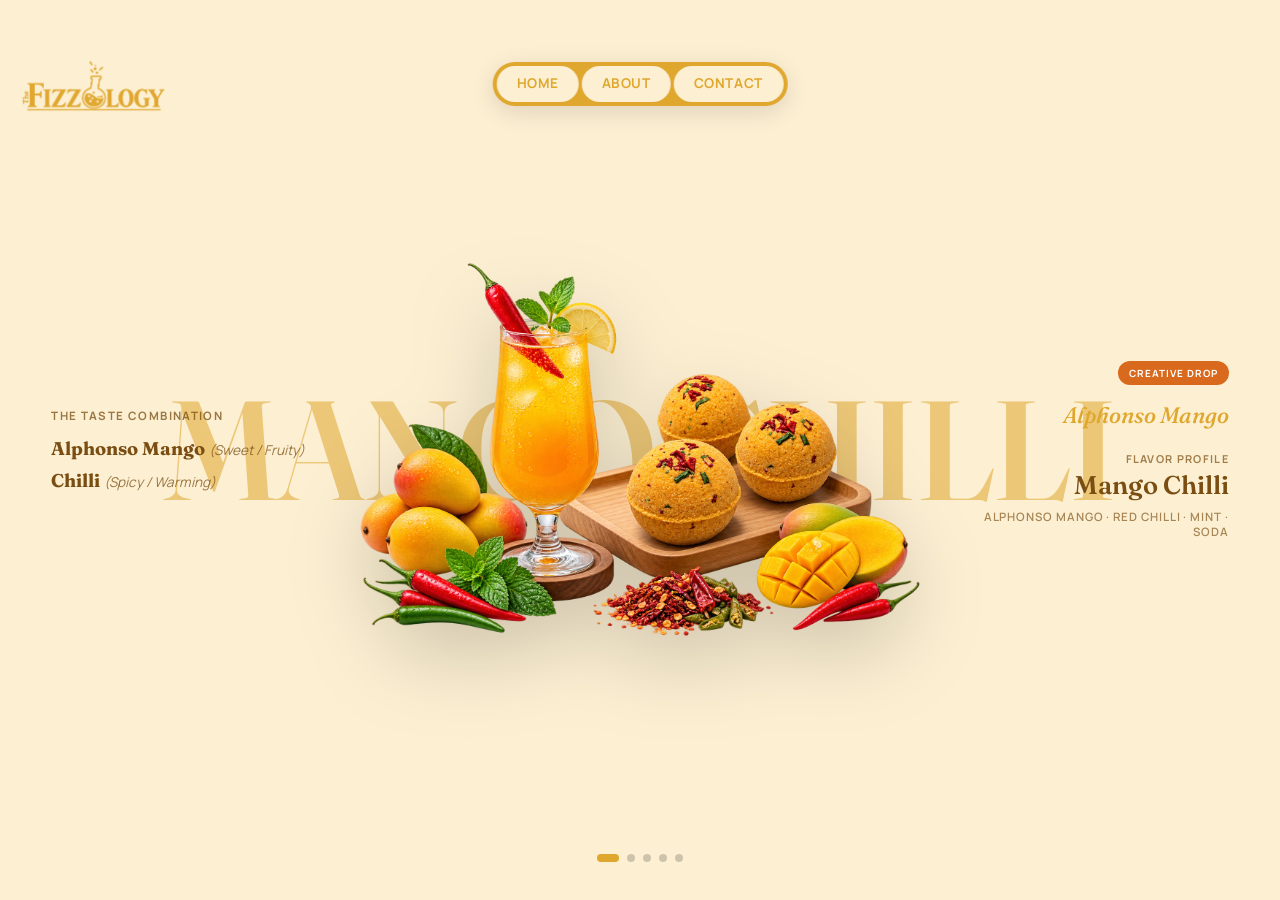
==== commit bc43fecb: "Refund Policy Separately Refund Policy Separately" ====
--- a/index.html
+++ b/index.html
@@ -28,8 +28,8 @@
       href="https://fonts.googleapis.com/css2?family=Fraunces:ital,opsz,wght@0,9..144,300;0,9..144,400;0,9..144,500;0,9..144,600;0,9..144,700;1,9..144,400&family=Manrope:wght@400;500;600;700;800&display=swap"
       rel="stylesheet"
     />
-    <script type="module" crossorigin src="/assets/index-0Dkh2zVX.js"></script>
-    <link rel="stylesheet" crossorigin href="/assets/index-CERmg9gC.css">
+    <script type="module" crossorigin src="/assets/index-CDSG2suv.js"></script>
+    <link rel="stylesheet" crossorigin href="/assets/index-PsWCPc5h.css">
   </head>
   <body>
     <div id="root"></div>
--- a/assets/index-PsWCPc5h.css
+++ b/assets/index-PsWCPc5h.css
@@ -0,0 +1 @@
+.brand-logo{position:fixed;top:0;left:0;z-index:100;display:inline-flex;align-items:center;padding:var(--logo-pad-y) 1rem;text-decoration:none;transition:transform .3s ease,opacity .3s ease}.brand-logo__mark{height:var(--logo-h);width:auto;display:block;filter:none;transition:filter .3s ease,background-color .5s ease}.brand-logo__mark--masked{aspect-ratio:1254 / 1126;-webkit-mask-repeat:no-repeat;mask-repeat:no-repeat;-webkit-mask-position:center;mask-position:center;-webkit-mask-size:contain;mask-size:contain}.brand-logo--dark .brand-logo__mark:not(.brand-logo__mark--masked){filter:invert(1) brightness(1.15)}.brand-logo.is-hidden{transform:translateY(-120%);opacity:0}@media (max-width: 768px){.brand-logo{padding:var(--logo-pad-y-mobile) .85rem}.brand-logo__mark{height:var(--logo-h-mobile)}}.pill-nav-container{position:fixed;top:calc((var(--logo-h) + (var(--logo-pad-y) * 2) - var(--pill-h)) / 2);left:50%;transform:translate(-50%);z-index:99;transition:top .35s ease}@media (max-width: 768px){.pill-nav-container{top:calc((var(--logo-h-mobile) + (var(--logo-pad-y-mobile) * 2) - var(--pill-h)) / 2)}.pill-nav-container.pill-nav--sub{top:calc(var(--logo-h-mobile) + (var(--logo-pad-y-mobile) * 2) + .5rem)}}.pill-nav{--nav-h: 44px;--pill-pad-x: 20px;--pill-gap: 3px;width:max-content;display:flex;align-items:center;box-sizing:border-box}.pill-nav .pill-logo{display:none}.pill-nav-items{position:relative;display:flex;align-items:center;height:var(--nav-h);background:var(--base, #000);border-radius:9999px;box-shadow:0 6px 24px #140a1e1f}.pill-list{list-style:none;display:flex;align-items:stretch;gap:var(--pill-gap);margin:0;padding:4px;height:100%}.pill-list>li{display:flex;height:100%}.pill{display:inline-flex;align-items:center;justify-content:center;height:100%;padding:0 var(--pill-pad-x);background:var(--pill-bg, #fff);color:var(--pill-text, var(--base, #000));text-decoration:none;border-radius:9999px;box-sizing:border-box;font-family:Manrope,sans-serif;font-weight:700;font-size:13.5px;line-height:0;text-transform:uppercase;letter-spacing:.6px;white-space:nowrap;cursor:pointer;position:relative;overflow:hidden}.pill .hover-circle{position:absolute;left:50%;bottom:0;border-radius:50%;background:var(--base, #000);z-index:1;display:block;pointer-events:none;will-change:transform}.pill .label-stack{position:relative;display:inline-block;line-height:1;z-index:2}.pill .pill-label{position:relative;z-index:2;display:inline-block;line-height:1;will-change:transform}.pill .pill-label-hover{position:absolute;left:0;top:0;color:var(--hover-text, #fff);z-index:3;display:inline-block;will-change:transform,opacity}.pill.is-active:after{content:"";position:absolute;bottom:-6px;left:50%;transform:translate(-50%);width:5px;height:5px;background:var(--base, #000);border-radius:50px;z-index:4}.desktop-only{display:block}.mobile-only{display:none}@media (max-width: 768px){.desktop-only{display:none}.mobile-only{display:block}}.mobile-menu-button{width:var(--nav-h);height:var(--nav-h);border-radius:50%;background:var(--base, #000);border:none;display:none;flex-direction:column;align-items:center;justify-content:center;gap:4px;cursor:pointer;padding:0;position:relative;box-shadow:0 6px 24px #140a1e1f}@media (max-width: 768px){.mobile-menu-button{display:flex}}.hamburger-line{width:16px;height:2px;background:var(--pill-bg, #fff);border-radius:1px;transition:all .25s ease;transform-origin:center}.mobile-menu-popover{position:absolute;top:3.2em;left:50%;transform:translate(-50%);min-width:180px;background:var(--base, #f0f0f0);border-radius:24px;box-shadow:0 8px 32px #00000029;z-index:998;opacity:0;transform-origin:top center;visibility:hidden}.mobile-menu-list{list-style:none;margin:0;padding:4px;display:flex;flex-direction:column;gap:3px}.mobile-menu-popover .mobile-menu-link{display:block;padding:12px 20px;color:var(--pill-text, #fff);background-color:var(--pill-bg, #fff);text-decoration:none;font-family:Manrope,sans-serif;font-size:14px;font-weight:600;text-transform:uppercase;letter-spacing:.5px;text-align:center;border-radius:50px;transition:all .2s ease}.mobile-menu-popover .mobile-menu-link:hover{cursor:pointer;background-color:var(--base);color:var(--hover-text, #fff)}.pill-nav.force-open .pill-nav-items{display:flex!important}.pill-nav.force-open .mobile-menu-button{display:none!important}.nav-collapsed-toggle{position:fixed;top:calc((var(--logo-h) + (var(--logo-pad-y) * 2) - 40px) / 2);left:50%;transform:translate(-50%);z-index:99;width:40px;height:40px;border-radius:50%;border:none;background:#1b1220;display:flex;flex-direction:column;align-items:center;justify-content:center;gap:4px;cursor:pointer;box-shadow:0 6px 24px #140a1e29;transition:transform .2s ease}.nav-collapsed-toggle:hover{transform:translate(-50%) scale(1.06)}.nav-collapsed-toggle span{width:16px;height:2px;background:#fbf9f5;border-radius:1px}@media (max-width: 768px){.nav-collapsed-toggle{left:auto;right:.85rem;transform:none;top:calc((var(--logo-h-mobile) + (var(--logo-pad-y-mobile) * 2) - 40px) / 2)}.nav-collapsed-toggle:hover{transform:scale(1.06)}}.text-rotate{display:flex;flex-wrap:wrap;white-space:pre-wrap;position:relative}.text-rotate-sr-only{position:absolute;width:1px;height:1px;padding:0;margin:-1px;overflow:hidden;clip:rect(0,0,0,0);white-space:nowrap;border:0}.text-rotate-word{display:inline-flex}.text-rotate-lines{display:flex;flex-direction:column;width:100%}.text-rotate-element{display:inline-block}.text-rotate-space{white-space:pre}.home{position:relative;min-height:100svh;width:100%;overflow:hidden;transition:background .6s ease}.home-slide{position:relative;min-height:100svh;width:100%;display:grid;grid-template-columns:1fr minmax(340px,620px) 1fr;align-items:center;padding:0 4vw}.home-slide__backname{grid-column:1 / -1;grid-row:1;justify-self:center;font-family:var(--font-display);font-weight:600;font-size:clamp(3.5rem,11vw,9.5rem);line-height:.92;text-align:center;text-transform:uppercase;letter-spacing:-.01em;margin:0;opacity:.55;pointer-events:none;-webkit-user-select:none;user-select:none}.home-slide__image{grid-column:2;grid-row:1;justify-self:center;width:min(56vw,560px);filter:drop-shadow(0 30px 40px rgba(0,0,0,.18));z-index:2}.home-slide__taste{grid-column:1;grid-row:1;justify-self:start;max-width:300px;z-index:3}.home-slide__eyebrow{display:block;font-family:var(--font-body);font-size:.72rem;font-weight:700;text-transform:uppercase;letter-spacing:.12em;opacity:.75;margin-bottom:.85rem}.home-slide__taste ul{list-style:none;margin:0;padding:0;display:flex;flex-direction:column;gap:.55rem;font-family:var(--font-display);font-size:1.15rem}.home-slide__taste em{font-style:italic;font-weight:400;opacity:.75;font-size:.85rem;font-family:var(--font-body)}.home-slide__profile{grid-column:3;grid-row:1;justify-self:end;text-align:right;max-width:280px;z-index:3;display:flex;flex-direction:column;align-items:flex-end}.home-slide__badge{display:inline-block;color:#fff;font-size:.62rem;font-weight:700;text-transform:uppercase;letter-spacing:.1em;padding:.3rem .7rem;border-radius:999px;margin-bottom:1rem}.home-slide__rotator{font-family:var(--font-display);font-style:italic;font-size:1.4rem;font-weight:500;margin-bottom:.9rem;min-height:1.6em}.home-slide__label{font-size:.68rem;font-weight:700;text-transform:uppercase;letter-spacing:.12em;opacity:.7}.home-slide__name{font-family:var(--font-display);font-size:1.6rem;font-weight:600;margin:.2rem 0 .5rem}.home-slide__ingredients{font-size:.72rem;font-weight:600;text-transform:uppercase;letter-spacing:.08em;opacity:.65}.home-dots{position:absolute;left:50%;bottom:2.4rem;transform:translate(-50%);display:flex;gap:.5rem;z-index:10}.home-dots__dot{width:8px;height:8px;border-radius:50%;border:none;background:#0000002e;cursor:pointer;padding:0;transition:transform .25s ease,width .25s ease,background .25s ease}.home-dots__dot.is-active{width:22px;border-radius:5px}@media (max-width: 900px){.home-slide{grid-template-columns:1fr;grid-template-rows:auto;padding:0 6vw;padding-top:8.5rem;padding-bottom:6.5rem}.home-slide__backname{grid-row:1;font-size:clamp(2.4rem,15vw,4rem);margin-bottom:-2.2rem}.home-slide__image{grid-column:1;grid-row:2;width:min(78vw,380px);margin:0 auto}.home-slide__taste{grid-column:1;grid-row:3;justify-self:start;max-width:62%;margin-top:1rem}.home-slide__taste ul{font-size:.9rem;gap:.35rem}.home-slide__profile{grid-column:1;grid-row:3;justify-self:end;text-align:right;max-width:34%;margin-top:1rem}.home-slide__rotator{font-size:1rem;margin-bottom:.5rem}.home-slide__name{font-size:1.1rem;margin:.15rem 0 .35rem}.home-slide__ingredients{font-size:.6rem}.home-dots{bottom:1.2rem}}.site-footer{background:#1b1220;color:#fbf9f5;padding:3.5rem 8vw 2.5rem}.site-footer__inner{max-width:620px;margin:0 auto;display:flex;flex-direction:column;align-items:center;text-align:center;gap:1rem}.site-footer__copyright{font-size:.72rem;font-weight:600;text-transform:uppercase;letter-spacing:.12em;opacity:.6;margin:0 0 .5rem}.site-footer__logo{height:170px;width:auto;filter:invert(1) brightness(1.15);margin-bottom:.5rem}.site-footer__tagline{font-family:var(--font-display);font-weight:600;font-size:1.5rem;margin:0}.site-footer__blurb{font-size:.92rem;line-height:1.55;opacity:.75;max-width:40ch;margin:0 0 .5rem}.site-footer__icons{display:flex;gap:.75rem;margin-bottom:.5rem}.site-footer__icon-btn{display:inline-flex;align-items:center;justify-content:center;width:42px;height:42px;border-radius:50%;background:#fbf9f51a;color:#fbf9f5;transition:background .2s ease,transform .2s ease}.site-footer__icon-btn:hover{background:#fbf9f533;transform:translateY(-2px)}.site-footer__legal{display:flex;flex-wrap:wrap;align-items:center;justify-content:center;gap:.65rem;margin:.75rem auto 0;padding:.6rem 1.5rem;border-radius:999px;background:#fbf9f514;border:1px solid rgba(251,249,245,.16);width:fit-content;max-width:100%}.site-footer__legal a{color:#fbf9f5;text-decoration:none;font-size:.78rem;font-weight:600;text-transform:uppercase;letter-spacing:.06em;opacity:.8;transition:opacity .2s ease}.site-footer__legal a:hover{opacity:1}.site-footer__legal span{opacity:.35;font-size:.78rem}@media (max-width: 768px){.site-footer{padding:3rem 6vw 2rem}.site-footer__logo{height:130px}.site-footer__tagline{font-size:1.25rem}.site-footer__legal{flex-direction:column;gap:.5rem;border-radius:20px;padding:1rem 1.5rem}.site-footer__legal span{display:none}}.about{background:var(--paper);color:var(--ink)}.about-hero{padding:15rem 8vw 5rem;max-width:760px}.about-hero__eyebrow{display:block;font-size:.75rem;font-weight:700;text-transform:uppercase;letter-spacing:.14em;color:var(--ink-soft);margin-bottom:1rem}.about-hero__title{font-family:var(--font-display);font-weight:600;font-size:clamp(2.2rem,5.5vw,3.6rem);line-height:1.08;margin:0 0 1.6rem}.about-hero__lead{font-size:1.05rem;line-height:1.65;color:var(--ink-soft);margin:0 0 1.1rem;max-width:60ch}.about-hero__est{display:inline-block;margin-top:1.5rem;font-family:var(--font-display);font-style:italic;font-size:.95rem;border-top:1px solid var(--line);padding-top:1rem}.about-diff{padding:4rem 8vw 5rem;background:#f3efe6}.about-diff h2,.about-vm h2,.about-values h2{font-family:var(--font-display);font-weight:600;font-size:clamp(1.6rem,3.4vw,2.3rem);margin:0 0 2.4rem;max-width:20ch}.about-diff__grid{display:grid;grid-template-columns:repeat(3,1fr);gap:2.2rem 2rem}.about-diff__card{border-top:1px solid var(--line);padding-top:1.2rem}.about-diff__num{font-family:var(--font-display);font-style:italic;font-size:.85rem;color:var(--ink-soft)}.about-diff__card h3{font-family:var(--font-display);font-weight:600;font-size:1.1rem;margin:.5rem 0}.about-diff__card p{font-size:.92rem;line-height:1.55;color:var(--ink-soft);margin:0}.about-vm{padding:5rem 8vw;display:grid;grid-template-columns:1fr 1fr;gap:3rem}.about-vm__block p{font-size:1rem;line-height:1.65;color:var(--ink-soft);max-width:46ch}.about-values{padding:1rem 8vw 6rem}.about-values__grid{display:grid;grid-template-columns:repeat(3,1fr);gap:1.6rem}.about-values__card{background:#f3efe6;border-radius:18px;padding:1.6rem 1.5rem}.about-values__card h3{font-family:var(--font-display);font-weight:600;font-size:1.05rem;margin:0 0 .5rem}.about-values__card p{font-size:.9rem;line-height:1.55;color:var(--ink-soft);margin:0}@media (max-width: 768px){.about-hero{padding:calc(var(--logo-h-mobile) + (var(--logo-pad-y-mobile) * 2) + 2.1rem + var(--pill-h) + 1rem) 6vw 3rem}.about-diff,.about-vm,.about-values{padding-left:6vw;padding-right:6vw}.about-diff__grid,.about-values__grid{grid-template-columns:1fr;gap:1.6rem}.about-vm{grid-template-columns:1fr;gap:2rem;padding-top:3rem;padding-bottom:3rem}}.contact{background:var(--paper);color:var(--ink)}.contact-hero{position:relative;height:62svh;min-height:420px;width:100%;overflow:hidden;display:flex;align-items:flex-end}.contact-hero__video{position:absolute;top:0;right:0;bottom:0;left:0;width:100%;height:100%;object-fit:cover}.contact-hero__scrim{position:absolute;top:0;right:0;bottom:0;left:0;background:linear-gradient(180deg,#0a060e26,#0a060ebf)}.contact-hero__copy{position:relative;z-index:2;color:#fff;padding:3rem 8vw;max-width:640px}.contact-hero__eyebrow{display:block;font-size:.75rem;font-weight:700;text-transform:uppercase;letter-spacing:.14em;opacity:.85;margin-bottom:.9rem}.contact-hero__copy h1{font-family:var(--font-display);font-weight:600;font-size:clamp(2.1rem,5vw,3.2rem);margin:0 0 .9rem;line-height:1.06}.contact-hero__copy p{font-size:1rem;line-height:1.55;opacity:.9;max-width:46ch;margin:0}.contact-body{display:grid;grid-template-columns:.85fr 1.15fr;gap:4rem;padding:5rem 8vw 6rem;align-items:stretch}.contact-details{display:flex;flex-direction:column;gap:2.2rem;justify-content:center}.contact-row{display:flex;flex-direction:column;gap:.55rem;border-bottom:1px solid var(--line);padding-bottom:1.4rem}.contact-row__label{font-size:.7rem;font-weight:700;text-transform:uppercase;letter-spacing:.12em;color:var(--ink-soft)}.contact-row__link{display:inline-flex;align-items:center;gap:.65rem;font-family:var(--font-display);font-size:1.25rem;text-decoration:none;color:var(--ink);width:fit-content;transition:opacity .2s ease}.contact-row__link:hover{opacity:.65}.contact-row__text{display:inline-flex;align-items:center;gap:.65rem;font-family:var(--font-display);font-size:1.2rem;margin:0}.contact-row__icons{display:flex;align-items:center;gap:.75rem}.contact-icon-btn{display:inline-flex;align-items:center;justify-content:center;width:42px;height:42px;border-radius:50%;background:var(--ink);color:var(--paper);transition:transform .2s ease,opacity .2s ease}.contact-icon-btn:hover{transform:translateY(-2px)}.contact-row__number{font-family:var(--font-display);font-size:1.05rem;color:var(--ink-soft);margin-left:.3rem}.contact-map{position:relative;display:flex;flex-direction:column;align-items:center;justify-content:center;gap:.9rem;border-radius:22px;overflow:hidden;min-height:340px;background:#e3e7dc;text-decoration:none;color:var(--ink);transition:transform .25s ease}.contact-map:hover{transform:translateY(-3px)}.contact-map__grid{position:absolute;top:0;right:0;bottom:0;left:0;background-image:linear-gradient(rgba(27,18,32,.08) 1px,transparent 1px),linear-gradient(90deg,rgba(27,18,32,.08) 1px,transparent 1px);background-size:34px 34px}.contact-map__pin{position:relative;z-index:2;width:56px;height:56px;border-radius:50%;background:var(--ink);color:var(--paper);display:flex;align-items:center;justify-content:center;box-shadow:0 10px 26px #140a1e38}.contact-map__cta{position:relative;z-index:2;font-size:.78rem;font-weight:700;text-transform:uppercase;letter-spacing:.1em;background:var(--paper);padding:.55rem 1.1rem;border-radius:999px}@media (max-width: 768px){.contact-hero{height:auto;min-height:480px;align-items:flex-start}.contact-hero__copy{padding:calc(var(--logo-h-mobile) + (var(--logo-pad-y-mobile) * 2) + 2.1rem + var(--pill-h) + 1rem) 6vw 2rem}.contact-body{grid-template-columns:1fr;gap:2.6rem;padding:3.5rem 6vw 4rem}.contact-map{min-height:220px}}.legal{background:var(--paper);color:var(--ink)}.legal-hero{padding:15rem 8vw 3rem;max-width:760px;margin:0 auto}.legal-hero h1{font-family:var(--font-display);font-weight:600;font-size:clamp(2rem,5vw,3rem);margin:0 0 .8rem}.legal-hero__updated{display:block;font-size:.8rem;font-weight:600;color:var(--ink-soft);margin-bottom:1.4rem}.legal-hero__intro{font-size:1.02rem;line-height:1.65;color:var(--ink-soft);max-width:65ch}.legal-body{padding:0 8vw 5rem;max-width:780px;margin:0 auto}.legal-section{padding:2rem 0;border-top:1px solid var(--line)}.legal-section:first-child{border-top:none}.legal-section h2{font-family:var(--font-display);font-weight:600;font-size:1.25rem;margin:0 0 .9rem}.legal-section p{font-size:.96rem;line-height:1.65;color:var(--ink-soft);margin:0 0 .9rem}.legal-section p:last-child{margin-bottom:0}.legal-section ul{margin:0 0 .9rem;padding-left:1.3rem;color:var(--ink-soft);font-size:.96rem;line-height:1.65}.legal-section li{margin-bottom:.35rem}.legal-table-wrap{overflow-x:auto;margin:.5rem 0 .9rem}.legal-section table{border-collapse:collapse;width:100%;min-width:340px;font-size:.92rem}.legal-section th,.legal-section td{text-align:left;padding:.7rem 1rem;border:1px solid var(--line)}.legal-section th{background:#f3efe6;font-weight:700;font-size:.78rem;text-transform:uppercase;letter-spacing:.06em}.legal-contact{list-style:none;margin:0;padding:0;font-size:.96rem;color:var(--ink-soft);line-height:1.8}.legal-contact a{color:var(--ink);text-decoration:underline}@media (max-width: 768px){.legal-hero{padding:calc(var(--logo-h-mobile) + (var(--logo-pad-y-mobile) * 2) + .5rem + var(--pill-h) + 1.2rem) 6vw 2.5rem}.legal-body{padding:0 6vw 3.5rem}}:root{--ink: #1B1220;--ink-soft: #4A3B52;--paper: #FBF9F5;--line: rgba(27, 18, 32, .12);--font-display: "Fraunces", serif;--font-body: "Manrope", sans-serif;--logo-h: 140px;--logo-pad-y: .85rem;--logo-h-mobile: 96px;--logo-pad-y-mobile: .7rem;--pill-h: 44px;--theme-bg: #F6F5F0;--theme-deep: #C9C2B4;--theme-ink: #3a3630;--theme-accent: #8a8272}*{box-sizing:border-box}html{scroll-behavior:smooth}body{margin:0;font-family:var(--font-body);color:var(--ink);background:var(--paper);overflow-x:hidden;-webkit-font-smoothing:antialiased}@media (prefers-reduced-motion: reduce){*,*:before,*:after{animation-duration:.001ms!important;animation-iteration-count:1!important;transition-duration:.001ms!important;scroll-behavior:auto!important}}a{color:inherit}button{font-family:inherit}img{max-width:100%;display:block}::selection{background:var(--ink);color:var(--paper)}
